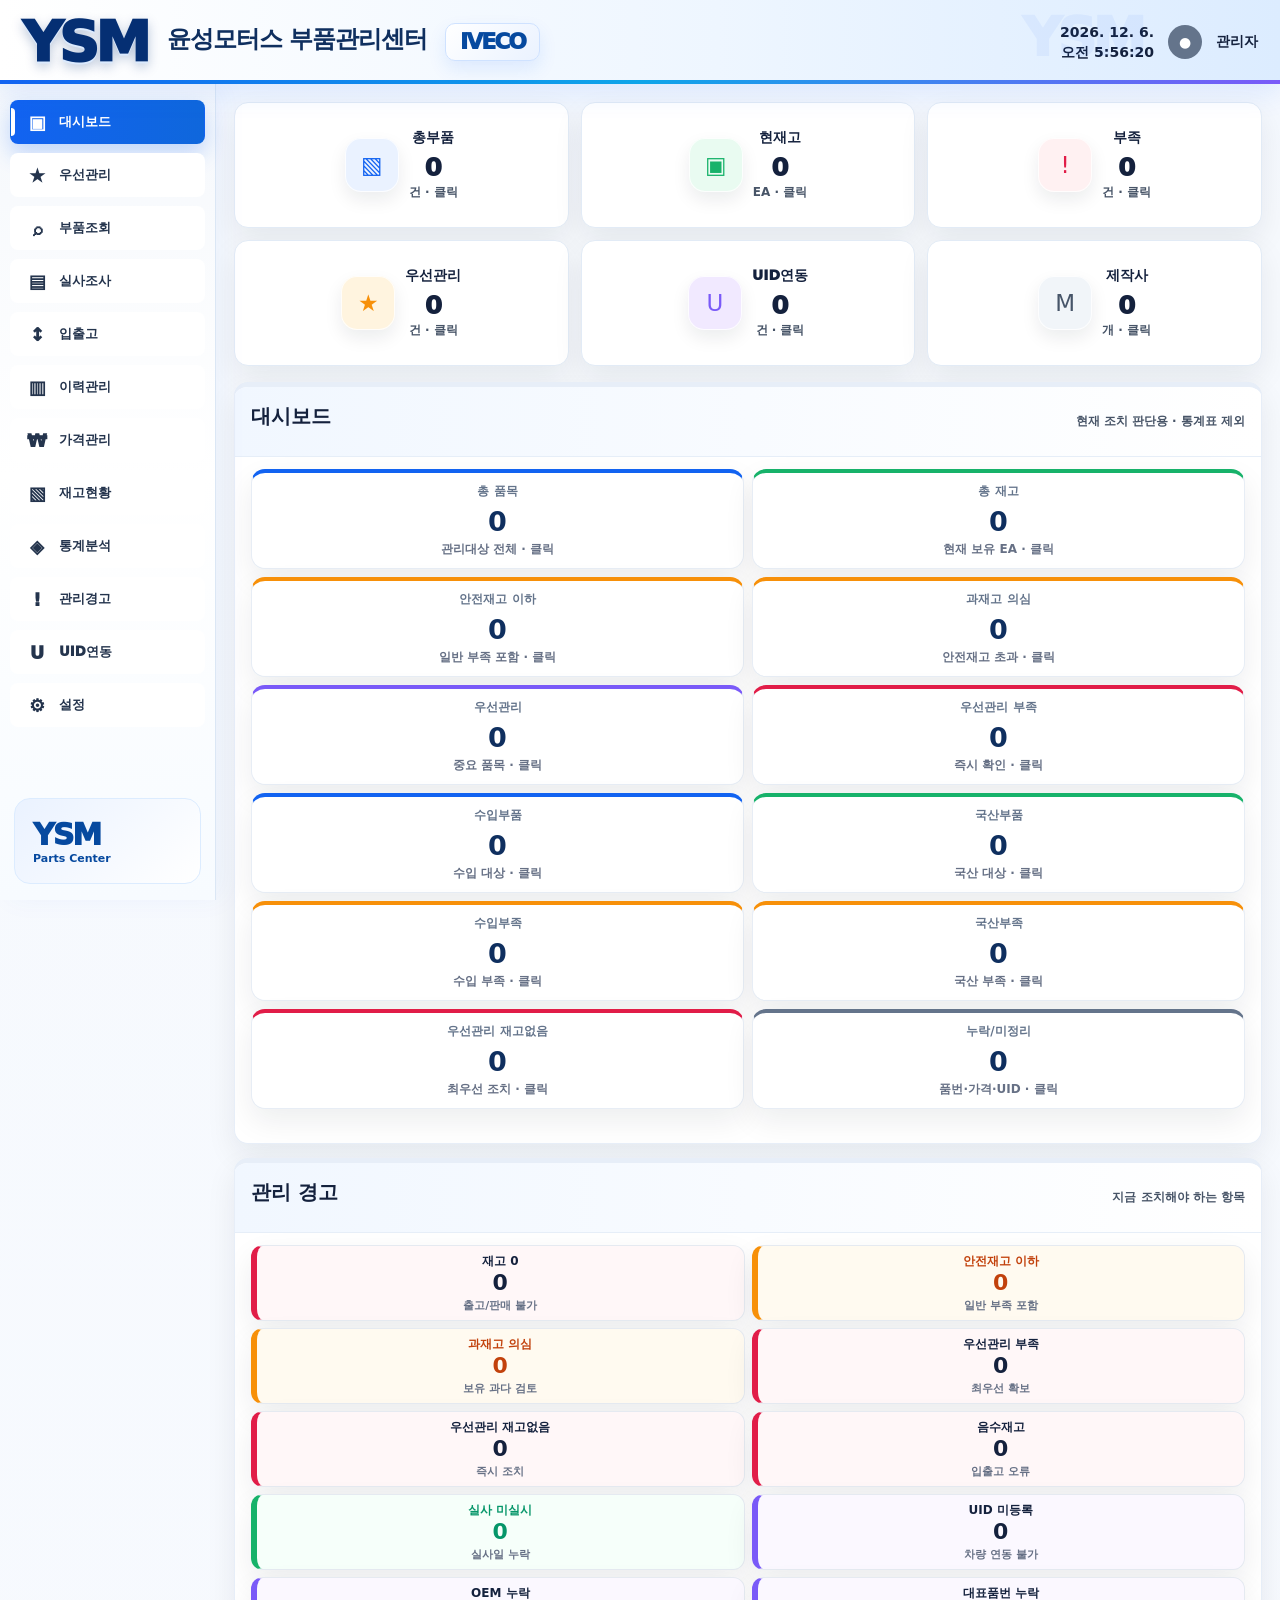
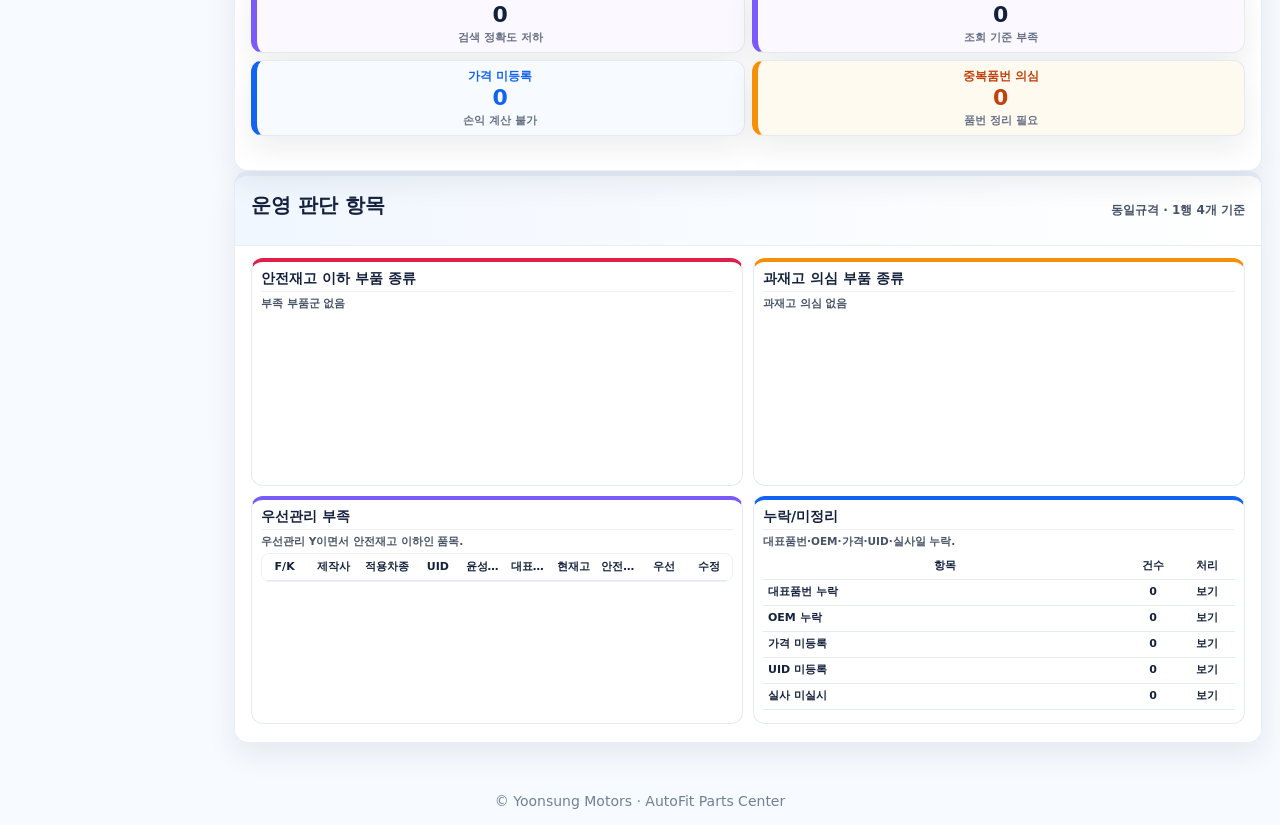
==== modules/PARTS/templates/index.html @ 935da05b "Add module routes and templates" ====
<!doctype html>
<html lang="ko">
<head>
<meta charset="utf-8">
<meta name="viewport" content="width=device-width,initial-scale=1">
<title>YSM 윤성모터스 부품관리센터 R5</title>
<style>
:root{
  --blue:#1263f1;--ink:#14213d;--muted:#667085;--line:#e4eaf2;--bg:#f6f9fd;--card:#fff;
  --red:#e11d48;--green:#17b26a;--orange:#f79009;--purple:#7a5af8;--cyan:#0891b2;
  --navy:#172554;--gray:#64748b;--shadow:0 12px 30px rgba(16,24,40,.075);
  --side:216px;--top:84px
}
*{box-sizing:border-box}
body{margin:0;background:var(--bg);font-family:Inter,system-ui,-apple-system,"Segoe UI","Noto Sans KR",Arial,sans-serif;color:var(--ink);font-size:14px}
button,select,input,textarea{font-family:inherit}
.topbar{height:var(--top);display:flex;align-items:center;padding:14px 22px;background:#fff;border-bottom:1px solid var(--line);position:sticky;top:0;z-index:20}
.brand{display:flex;gap:20px;align-items:center}
.logo{font-size:56px;font-weight:1000;letter-spacing:-4px;color:#052f73;text-shadow:0 2px 0 #dbeafe,0 5px 12px rgba(5,47,115,.28);line-height:.85}
.brand small{display:block;font-weight:1000;margin-bottom:6px;font-size:24px;letter-spacing:-1px;color:#0f2f5f}.brand span{font-size:14px;font-weight:900;color:#344767}
.userbox{margin-left:auto;display:flex;align-items:center;gap:14px}.clock{text-align:right;font-weight:800;line-height:1.45}.avatar{width:34px;height:34px;border-radius:50%;background:#64748b;color:#fff;display:grid;place-items:center;font-weight:900}
.main{display:flex}.sidebar{width:var(--side);height:calc(100vh - var(--top));position:sticky;top:var(--top);background:#fff;border-right:1px solid var(--line);padding:16px 10px;display:flex;flex-direction:column;justify-content:space-between;flex-shrink:0}
.sidebtn{width:100%;height:44px;padding:0 14px;border:0;background:#fff;border-radius:8px;margin-bottom:9px;text-align:left;display:flex;align-items:center;gap:10px;cursor:pointer;font-weight:1000;color:#24344d}
.sidebtn.active{background:var(--blue);color:#fff;box-shadow:0 10px 22px rgba(18,99,241,.24)}.icon{font-size:18px;width:24px;text-align:center}.sidelogo{padding:18px;color:#06499f}.sidelogo b{font-size:30px;font-weight:1000;letter-spacing:-2px}.sidelogo p{margin:0;font-size:11px;font-weight:800}
.content{flex:1;min-width:0;padding:18px}.view{display:none}.view.active{display:block}
.panel{background:#fff;border:1px solid #eef2f7;border-radius:14px;box-shadow:var(--shadow);padding:14px 16px 18px;margin-bottom:16px}
.panel h2{margin:4px 0 14px;font-size:20px}.panel h3{margin:4px 0 12px}
.panel.dashboard{border-top:5px solid var(--blue)}.panel.partsP{border-top:5px solid var(--cyan)}.panel.auditP{border-top:5px solid var(--orange)}.panel.inoutP{border-top:5px solid var(--green)}.panel.histP{border-top:5px solid var(--purple)}.panel.stockP{border-top:5px solid var(--red)}.panel.setP{border-top:5px solid var(--gray)}
.stats{display:grid;grid-template-columns:repeat(6,minmax(130px,1fr));gap:12px;margin-bottom:16px}
.stat{height:126px;background:#fff;border:1px solid #eef2f7;border-radius:14px;box-shadow:var(--shadow);display:flex;align-items:center;gap:16px;padding:18px 20px;cursor:pointer;transition:.15s}
.stat:hover{transform:translateY(-2px);box-shadow:0 18px 38px rgba(16,24,40,.12)}
.ico{width:54px;height:54px;border-radius:16px;display:grid;place-items:center;font-size:23px}.i-blue{background:#eaf2ff;color:#1263f1}.i-green{background:#e9fbf1;color:#17b26a}.i-orange{background:#fff4df;color:#f79009}.i-red{background:#fff1f2;color:#e11d48}.i-purple{background:#f1e9ff;color:#7a5af8}.i-gray{background:#f1f5f9;color:#475569}.i-cyan{background:#ecfeff;color:#0891b2}
.label{font-weight:1000}.num{font-size:25px;font-weight:1000;margin:6px 0 2px}.unit{font-size:12px;font-weight:800;color:#475467}
.toolbar{display:grid;grid-template-columns:90px 110px 120px minmax(260px,1fr) 86px 86px 116px;gap:10px;align-items:center;margin-bottom:14px}
.auditbar{display:grid;grid-template-columns:90px 110px minmax(260px,1fr) 86px 86px 94px 94px 112px;gap:10px;align-items:center;margin-bottom:14px}
.search{height:40px;border:1px solid #d9e2ee;border-radius:8px;display:flex;align-items:center;padding:0 12px;background:#fff}.search input{border:0;outline:0;flex:1;min-width:0}
.select,.btn,.inp{height:40px;border:1px solid #d9e2ee;border-radius:8px;background:#fff;padding:0 12px;color:#1d2939;min-width:0}.btn{font-weight:1000;cursor:pointer}.btn.primary{background:var(--blue);border-color:var(--blue);color:#fff}.btn.green{background:#ecfdf3;border-color:#bbf7d0;color:#166534}.btn.orange{background:#fff7ed;border-color:#fed7aa;color:#c2410c}.btn.purple{background:#f4f0ff;border-color:#ddd6fe;color:#6d28d9}.btn.danger{background:#fff1f1;border-color:#fecaca;color:#e11d48}
.tablewrap{overflow:auto;border:1px solid #edf1f7;border-radius:10px}
table{width:100%;border-collapse:collapse}.parts{min-width:1950px}.audit{min-width:1580px}.mini{min-width:920px}
.parts thead th,.audit thead th{height:48px;text-align:left;padding:0 8px;border-top:3px solid #e11d48;border-bottom:3px solid #e11d48;font-weight:1000;background:#fff;white-space:nowrap}
.parts thead th:first-child,.audit thead th:first-child{border-left:3px solid #e11d48;padding-left:14px}.parts thead th:last-child,.audit thead th:last-child{border-right:3px solid #e11d48}
.parts tbody td,.audit tbody td,.mini td,.mini th{height:45px;border-bottom:1px solid #e5eaf1;padding:6px 8px;font-weight:700;white-space:nowrap}.parts tbody tr:hover,.audit tbody tr:hover{background:#f8fbff}.parts tbody td:first-child,.audit tbody td:first-child{padding-left:14px;font-weight:1000}
.badge{display:inline-block;border:1px solid #aed0ff;background:#e7f1ff;color:#0062ff;border-radius:6px;padding:3px 7px;font-size:12px;font-weight:1000}
.bgray{background:#f1f5f9;border-color:#cbd5e1;color:#475569}.borange{background:#fff7ed;border-color:#fed7aa;color:#c2410c}.bpurple{background:#f4f0ff;border-color:#ddd6fe;color:#6d28d9}.bgreen{background:#ecfdf3;border-color:#bbf7d0;color:#166534}.bred{background:#fff1f2;border-color:#fecdd3;color:#be123c}.bcyan{background:#ecfeff;border-color:#a5f3fc;color:#0e7490}.bnavy{background:#eef2ff;border-color:#c7d2fe;color:#3730a3}
.green{color:#059669!important}.red{color:#e11d48!important}.orange{color:#c2410c!important}.blue{color:#1263f1!important}
.bgpri{background:#fff7ed}.zero{background:#fff1f2}.selectedRow{background:#e0f2fe!important}.savedRow{background:#ecfdf3!important}.auditMiss{background:#fff!important}.auditOk{background:#ecfdf3!important}.auditShort{background:#fff1f2!important}.auditMore{background:#fff7ed!important}
.row{display:flex;gap:8px;align-items:center;margin:8px 0}.row label{width:120px;font-weight:1000;color:#344054;flex-shrink:0}.row input,.row select,.row textarea{flex:1;height:40px;border:1px solid #d9e2ee;border-radius:8px;padding:0 10px;background:#fff}.row textarea{height:82px;padding:10px}
.cards2{display:grid;grid-template-columns:repeat(2,1fr);gap:14px}.cards3{display:grid;grid-template-columns:repeat(3,1fr);gap:14px}.box{border:1px solid #e5eaf1;border-radius:14px;padding:14px;background:#fbfdff}.box.blueTop{border-top:4px solid var(--blue)}.box.orangeTop{border-top:4px solid var(--orange)}.box.greenTop{border-top:4px solid var(--green)}.box.purpleTop{border-top:4px solid var(--purple)}.box.redTop{border-top:4px solid var(--red)}
.log{background:#0f172a;color:#dbeafe;border-radius:10px;padding:12px;height:170px;overflow:auto;font-family:Consolas,monospace;font-size:12px;white-space:pre-wrap}
.sessionHead{display:grid;grid-template-columns:1.2fr .8fr .7fr .7fr .8fr .8fr;gap:10px;margin-bottom:12px}.sessionHead .box{min-height:86px}.historyActions{display:flex;gap:8px;flex-wrap:wrap;margin:10px 0}.clickable{cursor:pointer}.pendingRow{background:#fff7ed!important}.doneRow{background:#ecfdf3!important}.cancelRow{background:#f1f5f9!important}
.chartbar{height:22px;border-radius:6px;background:#e2e8f0;overflow:hidden;min-width:160px}.chartbar span{display:block;height:100%;background:linear-gradient(90deg,#1263f1,#0ea5e9)}
.pager{display:flex;align-items:center;justify-content:space-between;padding:12px 4px 0}.pages{display:flex;gap:7px}.pg{min-width:34px;height:34px;border:1px solid #dce4ef;border-radius:7px;background:#fff;display:grid;place-items:center;font-weight:900;cursor:pointer}.pg.active{background:var(--blue);color:#fff}.footer{text-align:center;color:#718096;padding:16px}
.modal{position:fixed;inset:0;background:rgba(15,23,42,.35);display:none;align-items:center;justify-content:center;z-index:100}.modal.show{display:flex}.modalbox{width:min(1020px,94vw);max-height:88vh;overflow:auto;background:#fff;border-radius:18px;box-shadow:0 30px 80px rgba(15,23,42,.25)}.modalhead{height:64px;display:flex;align-items:center;justify-content:space-between;padding:0 22px;border-bottom:1px solid var(--line)}.close{border:0;background:#f1f5f9;border-radius:8px;width:34px;height:34px;font-size:20px;cursor:pointer}.modalbody{padding:18px}.toast{position:fixed;right:20px;bottom:20px;background:#0f172a;color:#fff;padding:12px 15px;border-radius:10px;display:none;z-index:200;font-weight:900}.toast.show{display:block}
.historyTop{display:flex;align-items:center;justify-content:space-between;gap:10px;margin-bottom:12px}.historyFilter{display:flex;gap:8px;flex-wrap:wrap}.compactNote{background:#f8fafc;border:1px solid #e2e8f0;border-radius:12px;padding:10px 12px;color:#475569;font-weight:900}.statusPending{background:#fff7ed!important}.statusDone{background:#f8fafc!important;color:#64748b}.statusCancel{background:#fff1f2!important}.saveState{font-weight:1000;color:#166534}.saveState.bad{color:#be123c}.reviewBox{border:1px solid #dbe4f0;border-radius:14px;background:#fff;padding:12px;margin:10px 0}.reviewWarn{background:#fff7ed;border-color:#fed7aa}.detailLine{display:grid;grid-template-columns:1.2fr .9fr .9fr .6fr .6fr .6fr;gap:8px;align-items:center;border-bottom:1px solid #edf2f7;padding:8px 0;font-weight:800}
.sysGrid{display:grid;grid-template-columns:repeat(2,minmax(320px,1fr));gap:14px}.sysCard{border:1px solid #e5eaf1;border-radius:14px;background:#fbfdff;padding:14px}.sysCard h3{margin:0 0 10px;font-size:16px}.sysList{margin:0;padding-left:18px;color:#24344d;font-weight:800;line-height:1.75}.sysCode{background:#0f172a;color:#dbeafe;border-radius:10px;padding:12px;font-family:Consolas,monospace;font-size:12px;white-space:pre-wrap;overflow:auto}.sysWarn{background:#fff7ed;border-color:#fed7aa}.sysOk{background:#ecfdf3;border-color:#bbf7d0}@media(max-width:900px){.sysGrid{grid-template-columns:1fr}}


.dashTopLayout{display:grid;grid-template-columns:minmax(560px,1.35fr) minmax(340px,.65fr);gap:14px;align-items:stretch}.dashMainPanel,.dashWarnPanel{height:100%;min-height:286px}.dashWarnPanel{overflow:hidden}.kpiGrid{display:grid;grid-template-columns:repeat(4,minmax(120px,1fr));gap:10px;margin-bottom:0}.kpiCard{border:1px solid #e7edf5;border-radius:14px;background:#fff;padding:12px 14px;box-shadow:var(--shadow);cursor:pointer;min-height:88px}.kpiCard b{display:block;font-size:12px;color:#64748b;margin-bottom:6px}.kpiCard strong{font-size:24px;color:#0f2f5f}.kpiCard span{display:block;font-size:12px;color:#667085;margin-top:4px;font-weight:800}.kpiCard.danger{border-top:4px solid var(--red)}.kpiCard.orange{border-top:4px solid var(--orange)}.kpiCard.green{border-top:4px solid var(--green)}.kpiCard.purple{border-top:4px solid var(--purple)}.kpiCard.blue{border-top:4px solid var(--blue)}.kpiCard.gray{border-top:4px solid var(--gray)}
.dashGrid{display:grid;grid-template-columns:repeat(4,minmax(220px,1fr));gap:14px}.dashGrid .box{height:270px;overflow:auto}.warnGrid{display:grid;grid-template-columns:repeat(2,minmax(130px,1fr));gap:8px;max-height:210px;overflow:auto;padding-right:3px}.warnCard{border:1px solid #e5eaf1;border-left:6px solid #64748b;border-radius:12px;background:#fff;padding:10px;box-shadow:var(--shadow);cursor:pointer;min-height:74px}.warnCard.danger{border-left-color:var(--red);background:#fff7f8}.warnCard.orange{border-left-color:var(--orange);background:#fffaf0}.warnCard.blue{border-left-color:var(--blue);background:#f7fbff}.warnCard.purple{border-left-color:var(--purple);background:#fbf8ff}.warnCard.green{border-left-color:var(--green);background:#f6fffa}.warnCard b{display:block;font-size:12px}.warnCard strong{font-size:22px}.warnCard p{margin:3px 0 0;color:#667085;font-size:11px;font-weight:800}.analyticsLayout{display:grid;grid-template-columns:210px 1fr;gap:14px}.anaMenu button{width:100%;margin-bottom:8px}.anaHead{display:flex;justify-content:space-between;gap:10px;align-items:center}.mini tr.clickable{cursor:pointer}.mini tr.clickable:hover{background:#f8fbff}

/* R8 UI PATCH: 대시보드 카드 중앙정렬 + 관리경고 스크롤 제거 */
.stat{justify-content:center;text-align:center;padding:14px 12px;gap:10px}
.stat>div:last-child{min-width:0;text-align:center}
.dashTopLayout{grid-template-columns:minmax(500px,1.05fr) minmax(440px,.95fr)}
.dashMainPanel,.dashWarnPanel{min-height:300px}
.kpiGrid{grid-template-columns:repeat(4,minmax(105px,1fr));gap:8px}
.kpiCard{min-height:78px;padding:10px 8px;text-align:center;display:flex;flex-direction:column;align-items:center;justify-content:center}
.kpiCard b,.kpiCard strong,.kpiCard span{text-align:center}
.warnGrid{grid-template-columns:repeat(3,minmax(110px,1fr));gap:7px;max-height:none;overflow:visible;padding-right:0}
.warnCard{min-height:61px;padding:7px 8px;text-align:center;display:flex;flex-direction:column;align-items:center;justify-content:center}
.warnCard b,.warnCard strong,.warnCard p{text-align:center}

/* R8 PRIORITY PATCH: 우선관리 / 적용차종 축약 / 경고 깜박임 */
@keyframes ysmBlinkWarn{0%,100%{box-shadow:0 0 0 rgba(225,29,72,0);filter:none}50%{box-shadow:0 0 0 3px rgba(225,29,72,.18),0 0 16px rgba(225,29,72,.36);filter:saturate(1.15)}}
.blinkWarn{animation:ysmBlinkWarn 1.1s infinite;border-color:#e11d48!important;background:#fff1f2!important}
.ellipsisCell{display:inline-block;max-width:180px;overflow:hidden;text-overflow:ellipsis;white-space:nowrap;vertical-align:middle}
.parts{min-width:1550px}.audit{min-width:1400px}.mini{min-width:980px}.priorityTable{min-width:1180px}.priorityToolbar{grid-template-columns:150px 120px minmax(260px,1fr) 90px}.priorityState{font-weight:1000}.priorityZero{color:#be123c}.priorityLow{color:#c2410c}.priorityOk{color:#166534}

/* R8 PRIORITY FULL LIST PATCH 2: 전체리스트 + 화면 이탈 방지 */
.priorityTable{min-width:0!important;width:100%!important;table-layout:fixed}
.priorityTable th,.priorityTable td{white-space:nowrap;overflow:hidden;text-overflow:ellipsis}
.priorityTable th:nth-child(1),.priorityTable td:nth-child(1){width:74px}
.priorityTable th:nth-child(2),.priorityTable td:nth-child(2){width:72px;text-align:center}
.priorityTable th:nth-child(3),.priorityTable td:nth-child(3){width:88px}
.priorityTable th:nth-child(4),.priorityTable td:nth-child(4){width:auto}
.priorityTable th:nth-child(5),.priorityTable td:nth-child(5){width:120px}
.priorityTable th:nth-child(6),.priorityTable td:nth-child(6){width:120px}
.priorityTable th:nth-child(7),.priorityTable td:nth-child(7){width:122px}
.priorityTable th:nth-child(8),.priorityTable td:nth-child(8){width:68px;text-align:center}
.priorityTable th:nth-child(9),.priorityTable td:nth-child(9){width:68px;text-align:center}
.priorityTable th:nth-child(10),.priorityTable td:nth-child(10){width:164px}
.priorityTable .ellipsisCell{max-width:100%!important}
.priorityTable .btn{height:32px;padding:0 8px}
.priorityWrap{overflow-x:hidden}
.priorityToolbar{grid-template-columns:130px 105px minmax(180px,1fr) 80px!important}
@media(max-width:1300px){
  .priorityTable{min-width:980px!important}
  .priorityWrap{overflow-x:auto}
}

/* R8 FINAL UI PATCH: 헤더/좌측 포인트 + 운영판단 항목 압축 */
body{background:linear-gradient(180deg,#f2f7ff 0%,#f6f9fd 220px,#f7faff 100%)}
.topbar{
  background:linear-gradient(90deg,#ffffff 0%,#eef6ff 56%,#dcecff 100%)!important;
  border-bottom:0!important;
  box-shadow:0 10px 28px rgba(18,99,241,.10);
  position:sticky;
}
.topbar:after{
  content:"";position:absolute;left:0;right:0;bottom:0;height:4px;
  background:linear-gradient(90deg,#1263f1,#0ea5e9,#7a5af8);
}
.topbar:before{
  content:"YSM";position:absolute;right:138px;top:6px;
  font-size:54px;font-weight:1000;letter-spacing:-4px;
  color:rgba(18,99,241,.055);pointer-events:none;
}
.sidebar{
  background:linear-gradient(180deg,#f5f8fc 0%,#ffffff 48%,#f7fbff 100%)!important;
  border-right:1px solid #dbe7f5!important;
  box-shadow:8px 0 26px rgba(18,99,241,.045);
}
.sidebtn{position:relative;border:1px solid transparent}
.sidebtn:hover{background:#eef6ff!important;color:#0f3f8a!important;border-color:#d8e9ff}
.sidebtn:hover:before{content:"";position:absolute;left:0;top:8px;bottom:8px;width:4px;border-radius:0 4px 4px 0;background:#1263f1}
.sidebtn.active{background:linear-gradient(90deg,#1263f1,#0f67dc)!important;box-shadow:0 10px 22px rgba(18,99,241,.24)!important}
.sidebtn.active:before{content:"";position:absolute;left:0;top:7px;bottom:7px;width:4px;border-radius:0 4px 4px 0;background:#ffffff}
.sidelogo{border-radius:16px;background:linear-gradient(135deg,#eaf2ff,#ffffff);border:1px solid #dcecff;margin:8px 4px 0}
.panel{overflow:hidden;border-color:#e7eef8!important}
.panel>.anaHead:first-child,.panel>h2:first-child,.panel>h3:first-child{
  background:linear-gradient(90deg,#f1f7ff 0%,#ffffff 100%);
  margin:-14px -16px 12px!important;
  padding:12px 16px!important;
  border-bottom:1px solid #e6eef8;
}
.kpiCard strong{font-size:27px!important}
.ico{box-shadow:inset 0 0 0 1px rgba(255,255,255,.85),0 8px 18px rgba(16,24,40,.08)}
.stat{border-color:#e2ebf6!important}
.stat:hover{border-color:#cfe2ff!important}

/* 운영판단 항목: 카드 고정 + 내부 압축 + 스크롤 최소화 */
#dashSummary.dashGrid{grid-template-columns:repeat(4,minmax(190px,1fr))!important;gap:10px!important}
#dashSummary .box{height:238px!important;overflow:hidden!important;padding:8px 9px!important;border-radius:12px!important;background:#ffffff!important}
#dashSummary .box h3{margin:0 0 5px!important;padding:0 0 5px!important;font-size:14px!important;line-height:1.15!important;border-bottom:1px solid #eef2f7}
#dashSummary .unit{display:block;margin:0 0 5px!important;font-size:10.5px!important;line-height:1.25!important}
#dashSummary .tablewrap{border-radius:8px!important;overflow:hidden!important}
#dashSummary table.mini{min-width:0!important;width:100%!important;table-layout:fixed!important}
#dashSummary .mini th,#dashSummary .mini td{height:26px!important;padding:3px 5px!important;font-size:11px!important;line-height:1.15!important;white-space:nowrap!important;overflow:hidden!important;text-overflow:ellipsis!important}
#dashSummary .mini th:nth-child(1),#dashSummary .mini td:nth-child(1){width:auto}
#dashSummary .mini th:nth-child(2),#dashSummary .mini td:nth-child(2){width:52px;text-align:center}
#dashSummary .mini th:nth-child(3),#dashSummary .mini td:nth-child(3){width:56px;text-align:center}
#dashSummary .chartbar{height:10px!important;min-width:0!important}
#dashSummary .btn{height:28px!important;padding:0 7px!important;font-size:11px!important}
#dashSummary .ellipsisCell{max-width:100px!important}
#dashSummary .moreLine{margin-top:5px;padding-top:5px;border-top:1px dashed #e4eaf2;color:#667085;font-size:11px;font-weight:900;text-align:center}
@media(max-width:1300px){
  #dashSummary.dashGrid{grid-template-columns:repeat(2,minmax(220px,1fr))!important}
  #dashSummary .box{height:228px!important}
}
@media(max-width:1300px){.dashTopLayout{grid-template-columns:1fr}.dashGrid{grid-template-columns:repeat(2,1fr)}.warnGrid,.kpiGrid{grid-template-columns:repeat(2,1fr)}.analyticsLayout{grid-template-columns:1fr}}
@media(max-width:1300px){.stats{grid-template-columns:repeat(3,1fr)}.toolbar{grid-template-columns:90px 110px 120px 1fr}.auditbar{grid-template-columns:90px 110px 1fr}.brand span{display:none}}@media(max-width:850px){.topbar{height:auto}.sidebar{display:none}.content{padding:10px}.stats,.cards2,.cards3,.toolbar,.auditbar{grid-template-columns:1fr}.stat{height:auto}.parts,.audit{min-width:1150px}}

/* R8 MODULE HEADER LINK PATCH: 제조사 전용 모듈 바로가기 */
.moduleLinks{display:flex;align-items:center;gap:8px;margin-left:18px;z-index:2}
.moduleLogoBtn{height:38px;min-width:92px;border:1px solid #cfe2ff;border-radius:10px;background:linear-gradient(135deg,#ffffff,#eaf2ff);box-shadow:0 8px 18px rgba(18,99,241,.10);display:flex;align-items:center;justify-content:center;padding:0 14px;text-decoration:none;cursor:pointer;transition:.15s}
.moduleLogoBtn:hover{transform:translateY(-1px);border-color:#9fc5ff;box-shadow:0 12px 24px rgba(18,99,241,.18);background:linear-gradient(135deg,#f7fbff,#dcecff)}
.moduleLogoBtn .ivecoMark{font-size:22px;font-weight:1000;letter-spacing:-2px;line-height:1;color:#06499f}
@media(max-width:850px){.moduleLinks{margin-left:6px}.moduleLogoBtn{height:34px;min-width:78px;padding:0 10px}.moduleLogoBtn .ivecoMark{font-size:19px}}

</style>
</head>
<body>
<header class="topbar"><div class="brand"><div class="logo">YSM</div><div><small>윤성모터스 부품관리센터</small><span>Parts Management Center · Platform Module R3</span></div></div><div class="moduleLinks"><a class="moduleLogoBtn" href="/parts/iveco" target="_blank" title="IVECO Parts Module"><span class="ivecoMark">IVECO</span></a></div><div class="userbox"><div class="clock"><div id="today"></div><div id="time"></div></div><div class="avatar">●</div><b>관리자</b></div></header>
<div class="main"><aside class="sidebar"><div id="sidenav"></div><div class="sidelogo"><b>YSM</b><p>Parts Center</p></div></aside><main class="content">
<section id="dashboard" class="view active"><div class="stats" id="stats"></div><div class="dashTopLayout"><div class="panel dashboard dashMainPanel"><div class="anaHead"><h2>대시보드</h2><b class="unit">현재 조치 판단용 · 통계표 제외</b></div><div class="kpiGrid" id="dashKpi"></div></div><div class="panel stockP dashWarnPanel"><div class="anaHead"><h2>관리 경고</h2><b class="unit">지금 조치해야 하는 항목</b></div><div id="warnSummary"></div></div></div><div class="panel dashboard"><div class="anaHead"><h2>운영 판단 항목</h2><b class="unit">동일규격 · 1행 4개 기준</b></div><div class="dashGrid" id="dashSummary"></div></div></section>
<section id="priority" class="view"><div class="panel stockP"><div class="anaHead"><h2>우선관리</h2><b class="unit">중요부품 · 부족/재고없음 우선 확인</b></div><div class="kpiGrid" id="priorityKpi"></div><div class="toolbar priorityToolbar"><select id="priStatus" class="select" onchange="renderPriority()"><option value="all">전체부품</option><option value="priority">우선관리</option><option value="normal">일반</option><option value="low">부족</option><option value="zero">재고없음</option><option value="ok">정상</option><option value="suggest">추천</option></select><select id="priVehicle" class="select" onchange="renderPriority()"><option value="">F/K 전체</option><option value="F">F 수입</option><option value="K">K 국산</option></select><div class="search"><input id="priQ" placeholder="제작사 / 적용차종 / UID / 관리번호 / 품번 검색" oninput="renderPriority()"></div><button class="btn" onclick="resetPriority()">초기화</button></div><div class="tablewrap priorityWrap"><table class="mini priorityTable" id="priorityTable"></table></div></div></section>
<section id="parts" class="view"><div class="panel partsP"><h2 id="partsTitle">부품조회</h2><div class="toolbar"><select id="fVehicle" class="select"><option value="">F/K 전체</option><option value="F">F 수입</option><option value="K">K 국산</option></select><select id="fGroup" class="select"><option value="">부품군 전체</option></select><select id="fMaker" class="select"><option value="">제작사 전체</option></select><div class="search"><input id="q" placeholder="윤성관리번호 / OEM / 대표품번 / 실입고품번 / 브랜드 / UID메모 검색"></div><button class="btn primary" onclick="searchParts()">검색</button><button class="btn" onclick="resetSearch()">초기화</button><button class="btn green" onclick="saveServerSnapshot('manual_parts_save')">서버저장</button></div><div class="tablewrap"><table class="parts"><thead><tr id="thead"></tr></thead><tbody id="tbody"></tbody></table></div><div class="pager"><div id="totalText"></div><div class="pages" id="pages"></div><select id="pageSize" class="select" style="width:96px"><option>20</option><option>50</option><option>100</option><option>300</option></select></div></div></section>
<section id="audit" class="view"><div class="panel auditP"><h2>실사조사</h2><div class="auditbar"><select id="aVehicle" class="select"><option value="">F/K 전체</option><option value="F">F 수입</option><option value="K">K 국산</option></select><select id="aGroup" class="select"><option value="">부품군 전체</option></select><div class="search"><input id="aq" placeholder="005 / 제작사 / 윤성관리번호 / 대표품번 / 실입고품번 검색"></div><button class="btn primary" onclick="searchAudit()">검색</button><button class="btn" onclick="resetAudit()">초기화</button><button class="btn orange" onclick="selectAuditAll(true)">전체선택</button><button class="btn" onclick="selectAuditAll(false)">선택해제</button><button class="btn green" onclick="saveAuditSelected()">선택저장</button></div><div class="tablewrap"><table class="audit"><thead><tr id="auditHead"></tr></thead><tbody id="auditBody"></tbody></table></div><p class="unit">검색 → 실사수량 입력 → 확인한 항목만 체크 → 선택저장. 현재고는 변경하지 않고 이력관리의 실사대기 묶음으로 보낸다.</p></div></section>
<section id="uid" class="view"><div class="panel uidP"><h2>UID 연동</h2><div class="kpiGrid"><div class="kpiCard purple"><b>UID 등록</b><strong id="uidRegCnt">-</strong><span>UID목록/메모 기준</span></div><div class="kpiCard gray"><b>UID 미등록</b><strong id="uidMissCnt">-</strong><span>연결 필요</span></div><div class="kpiCard blue"><b>UID 연동률</b><strong id="uidRateCnt">-</strong><span>오토피트 UID 선택연동</span></div><div class="kpiCard green"><b>역할</b><strong>연결</strong><span>생성은 오토피트</span></div></div><div class="compactNote">UID는 부품관리센터에서 생성하지 않는다. 오토피트 차량DB에서 생성된 UID를 읽고, 이곳에서는 부품과 연결/미등록 확인만 한다.</div><br><div class="toolbar"><div class="search"><input id="uidQ" placeholder="UID / 제작사 / 적용차종 / 품번 검색" oninput="renderUidPage()"></div><button class="btn" onclick="qs('uidQ').value='';renderUidPage()">초기화</button></div><div class="tablewrap"><table class="mini" id="uidTable"></table></div></div></section>
<section id="inout" class="view"><div class="cards2"><div class="box greenTop"><h3>입고 등록</h3><div class="row"><label>검색품번</label><input id="inSearch" list="partsList"></div><div class="row"><label>수량</label><input id="inQty" type="number" value="1"></div><div class="row"><label>매입가</label><input id="inPrice" type="number"></div><div class="row"><label>거래처</label><input id="inVendor"></div><button class="btn primary" onclick="stockMove('IN')">입고 저장</button></div><div class="box orangeTop"><h3>출고 등록</h3><div class="row"><label>검색품번</label><input id="outSearch" list="partsList"></div><div class="row"><label>수량</label><input id="outQty" type="number" value="1"></div><div class="row"><label>출고가</label><input id="outPrice" type="number"></div><div class="row"><label>차량번호</label><input id="outCar"></div><button class="btn primary" onclick="stockMove('OUT')">출고 저장</button></div></div><datalist id="partsList"></datalist><div class="panel inoutP"><h3>최근 입출고</h3><div class="tablewrap"><table class="mini" id="historyMini"></table></div></div></section>
<section id="history" class="view"><div class="panel histP"><div class="anaHead"><h2>이력관리</h2><b class="unit">실사대기 묶음 검토 후 재고반영</b></div><div id="auditSessionBox"></div><div class="tablewrap"><table class="mini" id="historyTable"></table></div></div></section>
<section id="price" class="view"><div class="panel"><h2>가격관리</h2><div id="priceBox"></div></div></section>
<section id="stock" class="view"><div class="panel stockP"><h2>재고현황</h2><div id="stockBox"></div></div></section>
<section id="analytics" class="view"><div class="panel dashboard"><div class="anaHead"><h2>통계분석</h2><b class="unit">임의값 없음 · 현재 DB 기준</b></div><div class="analyticsLayout"><div class="anaMenu" id="analyticsMenu"></div><div id="analyticsBox"></div></div></div></section>
<section id="warnings" class="view"><div class="panel stockP"><h2>관리경고 상세</h2><div id="warningDetail"></div></div></section>
<section id="settings" class="view">
  <div class="cards2">
    <div class="box blueTop"><h3>데이터 연결</h3><div class="row"><label>JSON 업로드</label><input type="file" id="jsonFile" accept=".json"></div><div class="row"><label>Excel 업로드</label><input type="file" id="excelFile" accept=".xlsx,.xls"></div><div class="row"><button class="btn primary" onclick="saveServerSnapshot('manual_settings_save')">서버폴더 저장</button><button class="btn" onclick="downloadCsv()">CSV 내보내기</button></div><div class="log" id="dataLog">대기</div></div>
    <div class="box purpleTop"><h3>코드/옵션 설정</h3><div id="settingsEditor"></div><div class="row"><button class="btn green" onclick="saveSettings()">설정 저장</button><button class="btn purple" onclick="addCodeRow()">코드 추가</button></div></div>
  </div>
  <div class="panel setP"><div class="anaHead"><h2>운영 구조 / 파일 전체정보</h2><b class="unit">이 웹페이지만 보더라도 서버·배치·JSON·백업 흐름을 확인할 수 있도록 고정 기록</b></div><div id="systemGuide"></div></div>
</section>
</main></div><footer class="footer">© Yoonsung Motors · AutoFit Parts Center</footer><div class="modal" id="modal"><div class="modalbox"><div class="modalhead"><h2 id="modalTitle">상세</h2><button class="close" onclick="closeModal()">×</button></div><div class="modalbody" id="modalBody"></div></div></div><div class="toast" id="toast"></div>
<script>
const HEADERS=["차량구분","부품군","제작사","윤성관리번호","OEM번호","대표품번","실입고품번","브랜드","적용차종","현재고","안전재고","우선관리","보관위치","최근매입가","최근출고가","거래처","상태","바코드","비고","최종입고일","최종출고일","최종실사일","사용횟수","UID연동여부","UID적용수","UID목록","UID메모"];
const MENUS=[["dashboard","대시보드","▣"],["priority","우선관리","★"],["parts","부품조회","⌕"],["audit","실사조사","▤"],["inout","입출고","↕"],["history","이력관리","▥"],["price","가격관리","₩"],["stock","재고현황","▧"],["analytics","통계분석","◈"],["warnings","관리경고","!"],["uid","UID연동","U"],["settings","설정","⚙"]];
let settings={vehicle_codes:{F:"IMPORT",K:"DOMESTIC"},ys_prefix:{YF:"수입차",YK:"국산차"},part_groups:{AF:"Air Filter",OF:"Oil Filter",CF:"Cabin Filter",MF:"Mission Filter",FF:"Fuel Filter",FP:"Front Brake Pad",RP:"Rear Brake Pad"},maker_codes:{AU:"AUDI",BM:"BMW",MB:"BENZ",ET:"ETC"},number_rule:"YF/YK + 부품군 + 제작사 + 3자리 일련번호",uid_files:{map:"uid_parts_map.json",settings:"uid_match_settings.json"}};
let parts=[],filtered=[],auditList=[],histories=[],auditSessions=[],page=1, auditSelected=new Set(), auditDraft={}, historyFilter="전체";
const qs=id=>document.getElementById(id);function norm(v){return (v??"").toString().trim()}function num(v){let n=Number(String(v??"").replace(/[^\d.-]/g,""));return isNaN(n)?0:n}function today(){return new Date().toISOString().slice(0,10)}function toast(t){let el=qs("toast");el.textContent=t;el.classList.add("show");setTimeout(()=>el.classList.remove("show"),1700)}
function inferVehicle(ys){ys=norm(ys);if(ys.startsWith("YF"))return"F";if(ys.startsWith("YK"))return"K";return""}
function vehicleMatch(value,filter){
  let v=norm(value).toUpperCase();
  if(!filter)return true;
  if(filter==="F")return v==="F"||v==="수입"||v==="IMPORT"||v==="수입차";
  if(filter==="K")return v==="K"||v==="국산"||v==="DOMESTIC"||v==="국산차";
  return v===String(filter).toUpperCase();
}
function vehicleBadgeClass(value){
  let v=norm(value).toUpperCase();
  return (v==="F"||v==="수입"||v==="IMPORT"||v==="수입차")?"bpurple":"bgreen";
}
function isImportPart(p){return vehicleMatch(p?.["차량구분"],"F")}
function isDomesticPart(p){return vehicleMatch(p?.["차량구분"],"K")}
function isPriorityPart(p){return norm(p?.["우선관리"]).toUpperCase()==="Y"}
function isLowPart(p){return num(p?.["현재고"])<=num(p?.["안전재고"])}
function isZeroPart(p){return num(p?.["현재고"])<=0}
function priorityStatus(p){if(isZeroPart(p))return "재고없음"; if(isLowPart(p))return "부족"; return "정상"}
function priorityStatusClass(p){if(isZeroPart(p))return "priorityZero"; if(isLowPart(p))return "priorityLow"; return "priorityOk"}
function escHtml(v){return String(v??"").replace(/&/g,"&amp;").replace(/</g,"&lt;").replace(/>/g,"&gt;").replace(/"/g,"&quot;")}
function ellipsisText(v,max=180){let s=norm(v);return `<span class="ellipsisCell" style="max-width:${max}px" title="${escHtml(s)}">${escHtml(s)}</span>`}
function partName(p){return norm(p?.["비고"])||norm(p?.["상태"])||"-"}
function uidText(p){return norm(p?.["UID목록"])||norm(p?.["UID메모"])||(norm(p?.["UID연동여부"]).toUpperCase()==="Y"?"연동":"미등록")}
function dashboardBlinkClass(kind,count){return (count>0 && (kind==="priLow"||kind==="priZero"))?" blinkWarn":""}
function inferGroup(ys){let m=norm(ys).match(/^Y[FK]([A-Z]{2})/);return m?m[1]:""}function rowKey(p){return [p["윤성관리번호"],p["실입고품번"],p["브랜드"],p["대표품번"]].map(norm).join("|")}
function normalize(p){let o={};HEADERS.forEach(h=>o[h]=p[h]??"");o["차량구분"]=o["차량구분"]||inferVehicle(o["윤성관리번호"]);o["부품군"]=o["부품군"]||inferGroup(o["윤성관리번호"]);o["현재고"]=num(o["현재고"]);o["안전재고"]=num(o["안전재고"]);o["우선관리"]=o["우선관리"]||"N";o["상태"]=o["상태"]||"정상";o["사용횟수"]=num(o["사용횟수"]);o["UID연동여부"]=o["UID연동여부"]||"N";o["UID적용수"]=num(o["UID적용수"]);if(!o["바코드"])o["바코드"]=rowKey(o).replace(/\|/g,"-");return o}
function init(){qs("sidenav").innerHTML=MENUS.map((m,i)=>`<button class="sidebtn ${i==0?'active':''}" onclick="go('${m[0]}',this)"><span class="icon">${m[2]}</span>${m[1]}</button>`).join("");setInterval(()=>{let d=new Date();qs("today").textContent=d.toLocaleDateString("ko-KR");qs("time").textContent=d.toLocaleTimeString("ko-KR")},1000);["q","aq","inSearch","outSearch"].forEach(id=>qs(id)?.addEventListener("keydown",e=>{if(e.key==="Enter"){if(id==="q")searchParts();if(id==="aq")searchAudit();if(id==="inSearch")stockMove("IN");if(id==="outSearch")stockMove("OUT")}}));qs("pageSize").addEventListener("change",()=>{page=1;renderTable()});qs("jsonFile").addEventListener("change",readJson);qs("excelFile").addEventListener("change",()=>toast("엑셀 업로드는 EXE 서버 단계에서 연결"));loadSettings();loadData()}
function loadSettings(){let s=localStorage.getItem("ysm_settings"); if(s) settings=JSON.parse(s)}
async function loadData(){
  let loaded=await loadFromServer();
  if(!loaded){
    try{let r=await fetch("/parts/parts_inventory.json",{cache:"no-store"});if(!r.ok)throw 0;let j=await r.json();parts=(Array.isArray(j)?j:j.items||[]).map(normalize);qs("dataLog").textContent="parts_inventory.json 로드 성공: "+parts.length+"건"}
    catch(e){parts=JSON.parse(localStorage.getItem("ysm_parts")||"[]").map(normalize);qs("dataLog").textContent=parts.length?("브라우저 임시저장 로드: "+parts.length+"건"):"parts_inventory.json 없음. 설정에서 JSON 업로드 필요."}
    histories=JSON.parse(localStorage.getItem("ysm_histories")||"[]");auditSessions=JSON.parse(localStorage.getItem("ysm_audit_sessions")||"[]");
  }else{qs("dataLog").textContent="서버 폴더 데이터 로드: "+parts.length+"건"}
  filtered=[...parts];auditList=[...parts];fillFilters();renderAll()
}
function saveLocal(){localStorage.setItem("ysm_parts",JSON.stringify(parts));localStorage.setItem("ysm_histories",JSON.stringify(histories));localStorage.setItem("ysm_audit_sessions",JSON.stringify(auditSessions))}
function setSaveState(t,bad=false){let el=qs("saveState");if(el){el.textContent=t;el.className=bad?"saveState bad":"saveState"}}
async function saveServerSnapshot(reason){
  saveLocal();
  if(location.protocol==="file:"){setSaveState("로컬임시저장 · 서버자동저장 아님",true);return false}
  try{
    let r=await fetch("/parts/api/save",{method:"POST",headers:{"Content-Type":"application/json"},body:JSON.stringify({reason,parts,histories,auditSessions})});
    let j=await r.json();
    if(!j.ok)throw new Error(j.error||"save failed");
    setSaveState("서버폴더 자동저장 완료");
    return true;
  }catch(e){setSaveState("서버저장 실패 · 임시저장만 됨",true);console.error(e);return false}
}
async function loadFromServer(){
  if(location.protocol==="file:")return false;
  try{let r=await fetch("/parts/api/load",{cache:"no-store"});let j=await r.json();if(!j.ok)throw new Error(j.error||"load failed");
    parts=(j.parts||[]).map(normalize);histories=j.histories||[];auditSessions=j.auditSessions||[];setSaveState("서버데이터 로드");return true;
  }catch(e){console.warn(e);setSaveState("서버로드 실패",true);return false}
}
async function postServerApi(path,payload){
  if(location.protocol==="file:"){setSaveState("로컬파일 실행 중 · 서버 API 사용 불가",true);throw new Error("서버 주소(http://127.0.0.1:8790/parts)로 접속해야 합니다")}
  let r=await fetch(path,{method:"POST",headers:{"Content-Type":"application/json"},body:JSON.stringify(payload||{})});
  let j=await r.json();
  if(!j.ok)throw new Error(j.error||(`${path} failed`));
  setSaveState("서버 DB 저장 완료");
  return j;
}
async function reloadServerAndRender(msg){
  let ok=await loadFromServer();
  if(ok){filtered=[...parts];auditList=[...parts];fillFilters();}
  renderAll();
  if(qs("history")?.classList.contains("active"))renderHistory();
  if(msg)toast(msg);
  return ok;
}

function fillFilters(){let gs=[...new Set(parts.map(p=>p["부품군"]).filter(Boolean))].sort(), ms=[...new Set(parts.map(p=>p["제작사"]).filter(Boolean))].sort();qs("fGroup").innerHTML='<option value="">부품군 전체</option>'+gs.map(g=>`<option>${g}</option>`).join("");qs("aGroup").innerHTML='<option value="">부품군 전체</option>'+gs.map(g=>`<option>${g}</option>`).join("");qs("fMaker").innerHTML='<option value="">제작사 전체</option>'+ms.map(m=>`<option>${m}</option>`).join("");qs("partsList").innerHTML=parts.slice(0,2500).map(p=>`<option value="${p["윤성관리번호"]}">${p["대표품번"]} / ${p["실입고품번"]}</option>`).join("")}
function go(id,btn){document.querySelectorAll(".view").forEach(v=>v.classList.remove("active"));qs(id).classList.add("active");document.querySelectorAll(".sidebtn").forEach(b=>b.classList.remove("active"));if(btn)btn.classList.add("active");if(id==="priority")renderPriority();if(id==="uid")renderUidPage();if(id==="history")renderHistory();if(id==="stock")renderStock();if(id==="price")renderPrice();if(id==="analytics")renderAnalytics();if(id==="settings"){renderSettings();renderSystemGuide()}}
function renderAll(){renderStats();renderDashboard();renderTable();renderAudit();renderHistoryMini();if(qs("priority")?.classList.contains("active"))renderPriority();if(qs("uid")?.classList.contains("active"))renderUidPage();if(qs("history")?.classList.contains("active"))renderHistory();renderSettings()}
function dashboardFilter(kind){
  resetSearch();
  if(kind==="all") filtered=[...parts];
  if(kind==="stock") filtered=parts.filter(p=>num(p["현재고"])>0);
  if(kind==="low") filtered=warningRows("low");
  if(kind==="over") filtered=warningRows("over");
  if(kind==="priority") filtered=parts.filter(p=>isPriorityPart(p));
  if(kind==="priLow") filtered=warningRows("priLow");
  if(kind==="priZero") filtered=warningRows("priZero");
  if(kind==="import") filtered=parts.filter(isImportPart);
  if(kind==="domestic") filtered=parts.filter(isDomesticPart);
  if(kind==="importLow") filtered=warningRows("importLow");
  if(kind==="domesticLow") filtered=warningRows("domesticLow");
  if(kind==="minus") filtered=warningRows("minus");
  if(kind==="missing") filtered=warningRows("missing");
  if(kind==="uid") filtered=parts.filter(p=>p["UID연동여부"]==="Y");
  if(["zero","uidMiss","noOem","noPart","noPrice","auditMiss","noOut","dup"].includes(kind)){filtered=warningRows(kind)}
  if(kind==="price") {go("price",[...document.querySelectorAll(".sidebtn")].find(b=>b.textContent.includes("가격관리")));return}
  if(kind==="maker") {go("analytics",[...document.querySelectorAll(".sidebtn")].find(b=>b.textContent.includes("통계분석")));return}
  page=1; go("parts",[...document.querySelectorAll(".sidebtn")].find(b=>b.textContent.includes("부품조회"))); qs("partsTitle").textContent="부품조회 - 대시보드 필터"; renderTable()
}
function renderStats(){let total=parts.length, stock=parts.reduce((s,p)=>s+num(p["현재고"]),0), low=parts.filter(p=>num(p["현재고"])<=num(p["안전재고"])).length, pri=parts.filter(p=>p["우선관리"]==="Y").length, uid=parts.filter(p=>p["UID연동여부"]==="Y").length, makers=new Set(parts.map(p=>p["제작사"])).size;qs("stats").innerHTML=[["총부품",total,"건","i-blue","▧","all"],["현재고",stock,"EA","i-green","▣","stock"],["부족",low,"건","i-red","!","low"],["우선관리",pri,"건","i-orange","★","priority"],["UID연동",uid,"건","i-purple","U","uid"],["제작사",makers,"개","i-gray","M","maker"]].map(x=>`<div class="stat" onclick="dashboardFilter('${x[5]}')"><div class="ico ${x[3]}">${x[4]}</div><div><div class="label">${x[0]}</div><div class="num">${x[1]}</div><div class="unit">${x[2]} · 클릭</div></div></div>`).join("")}
function groupByField(rows,field,qtyField="현재고"){let m={};rows.forEach(p=>{let k=norm(p[field])||"미분류";if(!m[k])m[k]={items:0,qty:0,stockValue:0};m[k].items++;m[k].qty+=num(p[qtyField]);m[k].stockValue+=num(p["현재고"])*num(p["최근매입가"])});return m}
function money(v){return Math.round(num(v)).toLocaleString("ko-KR")}
function daysSince(d){if(!d)return 99999;let t=new Date(d);if(isNaN(t))return 99999;return Math.floor((new Date()-t)/86400000)}
function tableGroup(title,map,field){let arr=Object.entries(map).sort((a,b)=>b[1].qty-a[1].qty).slice(0,12);let max=Math.max(1,...arr.map(x=>x[1].qty));return `<div class="box blueTop"><h3>${title}</h3><table class="mini"><tr><th>구분</th><th>품목</th><th>수량</th><th>비율</th></tr>${arr.map(x=>`<tr class="clickable" onclick="filterField('${field}','${String(x[0]).replaceAll("'","&#39;")}')"><td><b>${x[0]}</b></td><td>${x[1].items}</td><td>${x[1].qty}</td><td><div class="chartbar"><span style="width:${Math.max(3,x[1].qty/max*100)}%"></span></div></td></tr>`).join("")}</table></div>`}
function renderDashboard(){
  let total=parts.length;
  let stock=parts.reduce((s,p)=>s+num(p["현재고"]),0);
  let lowRows=warningRows("low"), overRows=warningRows("over"), priRows=parts.filter(p=>isPriorityPart(p)), priLowRows=warningRows("priLow"), priZeroRows=warningRows("priZero"), missingRows=warningRows("missing");
  let importRows=parts.filter(isImportPart), domesticRows=parts.filter(isDomesticPart), importLowRows=warningRows("importLow"), domesticLowRows=warningRows("domesticLow");
  let cards=[
    ["총 품목",total,"관리대상 전체","all","blue"],
    ["총 재고",stock,"현재 보유 EA","stock","green"],
    ["안전재고 이하",lowRows.length,"일반 부족 포함","low","orange"],
    ["과재고 의심",overRows.length,"안전재고 초과","over","orange"],
    ["우선관리",priRows.length,"중요 품목","priority","purple"],
    ["우선관리 부족",priLowRows.length,"즉시 확인","priLow","danger"],
    ["수입부품",importRows.length,"수입 대상","import","blue"],
    ["국산부품",domesticRows.length,"국산 대상","domestic","green"],
    ["수입부족",importLowRows.length,"수입 부족","importLow","orange"],
    ["국산부족",domesticLowRows.length,"국산 부족","domesticLow","orange"],
    ["우선관리 재고없음",priZeroRows.length,"최우선 조치","priZero","danger"],
    ["누락/미정리",missingRows.length,"품번·가격·UID","missing","gray"]
  ];
  qs("dashKpi").innerHTML=cards.map(x=>`<div class="kpiCard ${x[4]}${dashboardBlinkClass(x[3],x[1])}" onclick="dashboardFilter('${x[3]}')"><b>${x[0]}</b><strong>${x[1]}</strong><span>${x[2]} · 클릭</span></div>`).join("");
  let shortageByGroup=groupByField(lowRows,"부품군");
  let overByGroup=groupByField(overRows,"부품군");
  qs("dashSummary").innerHTML=
    actionBox("안전재고 이하 부품 종류", shortageByGroup, "부품군", "redTop", "부족 부품군 없음")+
    actionBox("과재고 의심 부품 종류", overByGroup, "부품군", "orangeTop", "과재고 의심 없음")+
    `<div class="box purpleTop"><h3>우선관리 부족</h3><p class="unit">우선관리 Y이면서 안전재고 이하인 품목.</p>${partsMiniTable(priLowRows.slice(0,6))}</div>`+
    `<div class="box blueTop"><h3>누락/미정리</h3><p class="unit">대표품번·OEM·가격·UID·실사일 누락.</p><table class="mini"><tr><th>항목</th><th>건수</th><th>처리</th></tr>${[["대표품번 누락","noPart"],["OEM 누락","noOem"],["가격 미등록","noPrice"],["UID 미등록","uidMiss"],["실사 미실시","auditMiss"]].map(x=>`<tr class="clickable" onclick="openWarning('${x[1]}')"><td>${x[0]}</td><td>${warningRows(x[1]).length}</td><td>보기</td></tr>`).join("")}</table></div>`;
  renderWarnings();
}
function actionBox(title,map,field,cls,emptyText){let all=Object.entries(map).sort((a,b)=>b[1].items-a[1].items),arr=all.slice(0,6);return `<div class="box ${cls}"><h3>${title}</h3>${arr.length?`<table class="mini"><tr><th>구분</th><th>품목수</th><th>현재고</th></tr>${arr.map(x=>`<tr class="clickable" onclick="filterField('${field}','${String(x[0]).replaceAll("'","&#39;")}')"><td><b>${x[0]}</b></td><td>${x[1].items}</td><td>${x[1].qty}</td></tr>`).join("")}</table>${all.length>6?`<div class="moreLine">외 ${all.length-6}개 · 클릭해 상세 확인</div>`:""}`:`<p class="unit">${emptyText}</p>`}</div>`}
function warningRows(type){
  let seen=new Set(), dup=[];parts.forEach(p=>{let k=norm(p["대표품번"])||norm(p["실입고품번"]);if(!k)return;if(seen.has(k))dup.push(p);else seen.add(k)});
  let zero=parts.filter(p=>num(p["현재고"])===0);
  let low=parts.filter(p=>num(p["현재고"])<=num(p["안전재고"]));
  let over=parts.filter(p=>num(p["안전재고"])>0 && num(p["현재고"])>num(p["안전재고"]));
  let uidMiss=parts.filter(p=>p["UID연동여부"]!=="Y");
  let noOem=parts.filter(p=>!norm(p["OEM번호"]));
  let noPart=parts.filter(p=>!norm(p["대표품번"]));
  let noPrice=parts.filter(p=>!num(p["최근매입가"])&&!num(p["최근출고가"]));
  let auditMiss=parts.filter(p=>!norm(p["최종실사일"]));
  const map={zero:zero,low:low,over:over,priLow:parts.filter(p=>isPriorityPart(p)&&isLowPart(p)),priZero:parts.filter(p=>isPriorityPart(p)&&isZeroPart(p)),importLow:parts.filter(p=>isImportPart(p)&&isLowPart(p)),domesticLow:parts.filter(p=>isDomesticPart(p)&&isLowPart(p)),minus:parts.filter(p=>num(p["현재고"])<0),auditMiss:auditMiss,uidMiss:uidMiss,noOem:noOem,noPart:noPart,noPrice:noPrice,noOut:parts.filter(p=>num(p["사용횟수"])===0),dup:dup,missing:[...new Set([...uidMiss,...noOem,...noPart,...noPrice,...auditMiss])]};return map[type]||[];
}
function renderWarnings(){let list=[
  ["zero","재고 0","출고/판매 불가","danger"],["low","안전재고 이하","일반 부족 포함","orange"],["over","과재고 의심","보유 과다 검토","orange"],["priLow","우선관리 부족","최우선 확보","danger"],["priZero","우선관리 재고없음","즉시 조치","danger"],["minus","음수재고","입출고 오류","danger"],["auditMiss","실사 미실시","실사일 누락","green"],["uidMiss","UID 미등록","차량 연동 불가","purple"],["noOem","OEM 누락","검색 정확도 저하","purple"],["noPart","대표품번 누락","조회 기준 부족","purple"],["noPrice","가격 미등록","손익 계산 불가","blue"],["dup","중복품번 의심","품번 정리 필요","orange"]];
  qs("warnSummary").innerHTML=`<div class="warnGrid">`+list.map(x=>{let c=warningRows(x[0]).length;let blink=dashboardBlinkClass(x[0],c);return `<div class="warnCard ${x[3]}${blink}" onclick="openWarning('${x[0]}')"><b>${x[1]}</b><strong>${c}</strong><p>${x[2]}</p></div>`}).join("")+`</div>`;
}
function openWarning(type){let rows=warningRows(type);go("warnings",[...document.querySelectorAll(".sidebtn")].find(b=>b.textContent.includes("관리경고")));qs("warningDetail").innerHTML=`<b>대상 ${rows.length}건</b><br><br>`+partsMiniTable(rows.slice(0,500));}
function partsMiniTable(rows){return '<div class="tablewrap"><table class="mini"><tr><th>F/K</th><th>제작사</th><th>적용차종</th><th>UID</th><th>윤성관리번호</th><th>대표품번</th><th>현재고</th><th>안전재고</th><th>우선</th><th>수정</th></tr>'+rows.map(p=>`<tr><td>${p["차량구분"]}</td><td>${p["제작사"]}</td><td>${ellipsisText(p["적용차종"],170)}</td><td>${ellipsisText(uidText(p),130)}</td><td>${p["윤성관리번호"]}</td><td>${p["대표품번"]}</td><td>${p["현재고"]}</td><td>${p["안전재고"]}</td><td><span class="badge ${isPriorityPart(p)?"borange":"bgray"}">${p["우선관리"]}</span></td><td><button class="btn orange" onclick="openEdit('${rowKey(p)}')">수정</button> <button class="btn primary" onclick="openQtyAdjust('${rowKey(p)}')">수량</button></td></tr>`).join("")+'</table></div>'}
function filterField(field,val){resetSearch();filtered=parts.filter(p=>(norm(p[field])||"미분류")===val);page=1;go("parts",document.querySelectorAll(".sidebtn")[1]);qs("partsTitle").textContent=`부품조회 - ${field}: ${val}`;renderTable()}
function filterMaker(m){resetSearch(); qs("fMaker").value=m; searchParts(); go("parts",document.querySelectorAll(".sidebtn")[1])}
function searchParts(){let q=norm(qs("q").value).toUpperCase(),v=qs("fVehicle").value,g=qs("fGroup").value,m=qs("fMaker").value;filtered=parts.filter(p=>vehicleMatch(p["차량구분"],v)&&(!g||p["부품군"]===g)&&(!m||p["제작사"]===m)&&(!q||HEADERS.some(h=>norm(p[h]).toUpperCase().includes(q))));page=1;renderTable();toast(filtered.length+"건 검색")}
function resetSearch(){qs("q").value="";qs("fVehicle").value="";qs("fGroup").value="";qs("fMaker").value="";filtered=[...parts];page=1;qs("partsTitle").textContent="부품조회";renderTable()}
function renderTable(){let cols=HEADERS.slice(0,19).concat(["UID","관리"]);qs("thead").innerHTML=cols.map(h=>`<th>${h}</th>`).join("");let size=Number(qs("pageSize").value||20),rows=filtered.slice((page-1)*size,page*size);qs("tbody").innerHTML=rows.map(p=>{let low=num(p["현재고"])<=num(p["안전재고"]),pri=p["우선관리"]==="Y";let cells=HEADERS.slice(0,19).map(h=>{let val=p[h]??"";if(h==="차량구분")val=`<span class="badge ${vehicleBadgeClass(val)}">${val}</span>`;if(h==="부품군")val=`<span class="badge bcyan">${val}</span>`;if(h==="윤성관리번호")val=`<b class="blue">${val}</b>`;if(h==="OEM번호")val=`<span class="badge bgray">${val}</span>`;if(h==="실입고품번")val=`<span class="badge bnavy">${val}</span>`;if(h==="브랜드")val=`<span class="badge bcyan">${val}</span>`;if(h==="현재고")val=`<span class="${low?'red':'green'}">${val}</span>`;if(h==="안전재고")val=`<span class="orange">${val}</span>`;if(h==="우선관리")val=`<span class="badge ${val==="Y"?"borange":"bgray"}">${val}</span>`;if(h==="적용차종")val=ellipsisText(val,180);return `<td onclick="openEdit('${rowKey(p)}')" style="cursor:pointer">${val}</td>`}).join("");let uid=`<td><span class="badge ${p["UID연동여부"]==="Y"?"bgreen":"bgray"}">${p["UID연동여부"]}</span> ${p["UID적용수"]||0}</td>`;return `<tr class="${low?'zero ':''}${pri?'bgpri ':''}">${cells}${uid}<td><button class="btn orange" onclick="openEdit('${rowKey(p)}')">수정</button> <button class="btn primary" onclick="openQtyAdjust('${rowKey(p)}')">수량</button></td></tr>`}).join("");let pages=Math.max(1,Math.ceil(filtered.length/size));qs("totalText").textContent=`총 ${filtered.length}건 / ${page}페이지`;qs("pages").innerHTML=[...Array(Math.min(pages,10))].map((_,i)=>`<button class="pg ${page===i+1?'active':''}" onclick="page=${i+1};renderTable()">${i+1}</button>`).join("")}
function openEdit(key){let p=parts.find(x=>rowKey(x)===key);if(!p)return;qs("modalTitle").textContent="부품 수정";qs("modalBody").innerHTML=HEADERS.map(h=>`<div class="row"><label>${h}</label><input id="edit_${h}" value="${String(p[h]??"").replaceAll('"','&quot;')}"></div>`).join("")+`<button class="btn primary" onclick="saveEdit('${key}')">저장</button>`;qs("modal").classList.add("show")}
async function saveEdit(key){
  let i=parts.findIndex(x=>rowKey(x)===key);if(i<0)return;
  let before=JSON.parse(JSON.stringify(parts[i]));
  let p={};HEADERS.forEach(h=>p[h]=qs("edit_"+h).value);parts[i]=normalize(p);
  let changes=[];HEADERS.forEach(h=>{if(norm(before[h])!==norm(parts[i][h]))changes.push(`${h}:${before[h]??""}→${parts[i][h]??""}`)});
  histories.unshift({일자:nowText(),구분:"부품수정",윤성관리번호:parts[i]["윤성관리번호"],대표품번:parts[i]["대표품번"],실입고품번:parts[i]["실입고품번"],브랜드:parts[i]["브랜드"],이전수량:before["현재고"],수량:parts[i]["현재고"],차이:num(parts[i]["현재고"])-num(before["현재고"]),거래처:"부품조회",메모:changes.slice(0,8).join(" / ")});
  filtered=[...parts];saveLocal();
  let ok=await saveServerSnapshot("part_edit_saved");
  closeModal();
  if(ok) await reloadServerAndRender("부품 수정 저장 · 서버 DB 반영"); else renderAll();
}

function openQtyAdjust(key){
  let p=parts.find(x=>rowKey(x)===key);if(!p)return;
  qs("modalTitle").textContent="수량조정 - "+p["윤성관리번호"];
  qs("modalBody").innerHTML=`
  <div class="reviewBox"><b>${p["윤성관리번호"]}</b> / ${p["대표품번"]} / 현재고 <b>${p["현재고"]}</b></div>
  <div class="row"><label>조정구분</label><select id="qty_type"><option value="IN">입고</option><option value="OUT">출고</option><option value="AUDIT">실사묶음</option><option value="ADMIN">관리자조정</option></select></div>
  <div class="row"><label>수량</label><input id="qty_value" type="number" value="1"></div>
  <div class="row"><label>단가</label><input id="qty_price" type="number" value="0"></div>
  <div class="row"><label>거래처/차량/사유</label><input id="qty_ref" placeholder="입고처, 차량번호, 조정사유"></div>
  <div class="row"><label>담당자</label><input id="qty_user" value="관리자"></div>
  <div class="row"><label>메모</label><input id="qty_memo" placeholder="필요시 입력"></div>
  <button class="btn primary" onclick="saveQtyAdjust('${key}')">확정 저장</button>`;
  qs("modal").classList.add("show");
}
async function saveQtyAdjust(key){
  let p=parts.find(x=>rowKey(x)===key);if(!p)return;
  let type=qs("qty_type").value, qty=num(qs("qty_value").value), price=num(qs("qty_price").value), ref=qs("qty_ref").value, user=qs("qty_user").value||"관리자", memo=qs("qty_memo").value;
  if(qty<0){toast("수량은 양수로 입력");return}
  try{
    if(type==="IN"||type==="OUT"||type==="ADMIN"){
      let api=type==="IN"?"/api/inbound":type==="OUT"?"/api/outbound":"/api/admin_adjust";
      await postServerApi(api,{key:rowKey(p),query:p["윤성관리번호"]||p["대표품번"]||p["실입고품번"],qty,price,ref,user,memo});
      closeModal();
      await reloadServerAndRender((type==="IN"?"입고":type==="OUT"?"출고":"관리자조정")+" 저장 · 서버 DB 반영");
      return;
    }
    let before=num(p["현재고"]), now=nowText();
    let session={id:makeSessionId(),일시:now,실사자:user,검색조건:{검색어:p["윤성관리번호"],차량구분:p["차량구분"],부품군:p["부품군"]},상태:"실사대기",항목수:1,items:[{key,차량구분:p["차량구분"],부품군:p["부품군"],제작사:p["제작사"],윤성관리번호:p["윤성관리번호"],대표품번:p["대표품번"],실입고품번:p["실입고품번"],브랜드:p["브랜드"],보관위치:p["보관위치"],조사시현재고:before,실사수량:qty,차이:qty-before,안전재고:num(p["안전재고"]),우선관리:p["우선관리"],메모:memo}]};
    await postServerApi("/parts/api/audit_save",{session});
    closeModal();
    await reloadServerAndRender("실사대기 묶음 저장 · 서버 DB 반영");
  }catch(e){console.error(e);setSaveState("서버저장 실패 · 수량 미반영",true);toast("서버저장 실패: "+e.message)}
}
function closeModal(){qs("modal").classList.remove("show")}
function searchAudit(){let q=norm(qs("aq").value).toUpperCase(),v=qs("aVehicle").value,g=qs("aGroup").value;auditSelected.clear();auditDraft={};auditList=parts.filter(p=>vehicleMatch(p["차량구분"],v)&&(!g||p["부품군"]===g)&&(!q||["제작사","윤성관리번호","OEM번호","대표품번","실입고품번","브랜드","적용차종"].some(h=>norm(p[h]).toUpperCase().includes(q))));renderAudit();toast(auditList.length+"건 실사목록")}
function resetAudit(){qs("aq").value="";qs("aVehicle").value="";qs("aGroup").value="";auditSelected.clear();auditDraft={};auditList=[...parts];renderAudit()}
function selectAuditAll(flag){auditList.slice(0,500).forEach(p=>flag?auditSelected.add(rowKey(p)):auditSelected.delete(rowKey(p)));renderAudit()}
function toggleAudit(key,i){
  const el=qs("audit_"+i);
  if(el && el.value!=="") auditDraft[key]=el.value;
  auditSelected.has(key)?auditSelected.delete(key):auditSelected.add(key);
  const tr=qs("atr_"+i);
  if(tr){tr.classList.toggle("selectedRow",auditSelected.has(key));}
}
function renderAudit(){
  let hs=["선택","차량구분","부품군","제작사","윤성관리번호","대표품번","실입고품번","브랜드","현재고","안전재고","실사수량","차이","상태","수정"];
  qs("auditHead").innerHTML=hs.map(h=>`<th>${h}</th>`).join("");
  qs("auditBody").innerHTML=auditList.slice(0,500).map((p,i)=>{
    let key=rowKey(p),sel=auditSelected.has(key),draft=(auditDraft[key]??"");
    return `<tr id="atr_${i}" class="${sel?'selectedRow':'auditMiss'}"><td><input type="checkbox" ${sel?'checked':''} onchange="toggleAudit('${key}',${i})"></td><td><span class="badge bpurple">${p["차량구분"]}</span></td><td><span class="badge bcyan">${p["부품군"]}</span></td><td>${p["제작사"]}</td><td><b class="blue">${p["윤성관리번호"]}</b></td><td>${p["대표품번"]}</td><td>${p["실입고품번"]}</td><td>${p["브랜드"]}</td><td id="cur_${i}">${p["현재고"]}</td><td class="orange">${p["안전재고"]}</td><td><input class="inp" style="width:78px" id="audit_${i}" type="number" value="${draft}" oninput="calcAudit(${i})"></td><td id="diff_${i}">-</td><td id="ast_${i}"><span class="badge bgray">미실사</span></td><td><button class="btn orange" onclick="openEdit('${key}')">수정</button></td></tr>`
  }).join("");
  auditList.slice(0,500).forEach((p,i)=>{let key=rowKey(p); if(auditDraft[key]!==undefined && auditDraft[key]!=="") calcAudit(i);});
}
function calcAudit(i){
  let p=auditList[i]; if(!p)return; let key=rowKey(p);
  let el=qs("audit_"+i); if(el) auditDraft[key]=el.value;
  let now=num(qs("cur_"+i).textContent),val=num(el.value),diff=val-now;
  qs("diff_"+i).textContent=diff;
  qs("diff_"+i).className=diff<0?"red":diff>0?"green":"";
  let tr=qs("atr_"+i);tr.classList.remove("auditOk","auditShort","auditMore");
  if(diff===0){tr.classList.add("auditOk");qs("ast_"+i).innerHTML='<span class="badge bgreen">일치</span>'}
  else if(diff<0){tr.classList.add("auditShort");qs("ast_"+i).innerHTML='<span class="badge bred">부족</span>'}
  else{tr.classList.add("auditMore");qs("ast_"+i).innerHTML='<span class="badge borange">증가</span>'}
}
function makeSessionId(){let d=new Date();let pad=n=>String(n).padStart(2,"0");return `AUD-${d.getFullYear()}${pad(d.getMonth()+1)}${pad(d.getDate())}-${pad(d.getHours())}${pad(d.getMinutes())}${pad(d.getSeconds())}`}
function nowText(){let d=new Date();let pad=n=>String(n).padStart(2,"0");return `${d.getFullYear()}-${pad(d.getMonth()+1)}-${pad(d.getDate())} ${pad(d.getHours())}:${pad(d.getMinutes())}:${pad(d.getSeconds())}`}
async function saveAuditSelected(){
  let items=[];
  auditList.slice(0,500).forEach((p,i)=>{
    let key=rowKey(p);
    let el=qs("audit_"+i);
    if(el && el.value!=="") auditDraft[key]=el.value;
    if(!auditSelected.has(key))return;
    let raw=auditDraft[key];
    if(raw===undefined||raw==="")return;
    let target=parts.find(x=>rowKey(x)===key);
    if(!target)return;
    let oldQty=num(target["현재고"]), auditQty=num(raw), diff=auditQty-oldQty;
    items.push({
      key,
      차량구분:target["차량구분"],부품군:target["부품군"],제작사:target["제작사"],윤성관리번호:target["윤성관리번호"],대표품번:target["대표품번"],실입고품번:target["실입고품번"],브랜드:target["브랜드"],보관위치:target["보관위치"],
      조사시현재고:oldQty,실사수량:auditQty,차이:diff,안전재고:num(target["안전재고"]),우선관리:target["우선관리"]
    });
  });
  if(!items.length){toast("저장할 실사수량이 없습니다. 체크 선택과 수량 입력을 확인");return}
  let session={id:makeSessionId(),일시:nowText(),실사자:"관리자",검색조건:{검색어:qs("aq").value,차량구분:qs("aVehicle").value,부품군:qs("aGroup").value},상태:"실사대기",항목수:items.length,items};
  try{
    await postServerApi("/parts/api/audit_save",{session});
    auditSelected.clear();auditDraft={};
    await reloadServerAndRender(`${items.length}건 실사대기 묶음 저장 · 서버 DB 반영`);
  }catch(e){console.error(e);setSaveState("실사 저장 실패 · 서버 DB 미반영",true);toast("실사 저장 실패: "+e.message)}
}
function findPart(v){v=norm(v).toUpperCase();return parts.find(p=>["윤성관리번호","대표품번","실입고품번","OEM번호","바코드"].some(h=>norm(p[h]).toUpperCase()===v))||parts.find(p=>HEADERS.some(h=>norm(p[h]).toUpperCase().includes(v)))}
async function stockMove(type){
  let p=findPart(type==="IN"?qs("inSearch").value:qs("outSearch").value);
  if(!p){toast("부품 없음");return}
  let qty=num(type==="IN"?qs("inQty").value:qs("outQty").value),price=num(type==="IN"?qs("inPrice").value:qs("outPrice").value);
  if(qty<=0){toast("수량을 입력하세요");return}
  let ref=type==="IN"?qs("inVendor").value:qs("outCar").value;
  try{
    await postServerApi(type==="IN"?"/parts/api/inbound":"/parts/api/outbound",{key:rowKey(p),query:p["윤성관리번호"]||p["대표품번"]||p["실입고품번"],qty,price,ref,user:"관리자",memo:"입출고 화면"});
    if(type==="IN"){qs("inQty").value=1;qs("inPrice").value="";}else{qs("outQty").value=1;qs("outPrice").value="";}
    await reloadServerAndRender((type==="IN"?"입고":"출고")+" 저장 · 서버 DB 수량 반영");
  }catch(e){console.error(e);setSaveState("입출고 저장 실패 · 서버 DB 미반영",true);toast("입출고 저장 실패: "+e.message)}
}
function renderHistoryMini(){
  let pending=auditSessions.filter(s=>s.상태==="실사대기").length;
  qs("historyMini").innerHTML="<tr><th>일자</th><th>구분</th><th>대상</th><th>수량</th><th>상태</th></tr>"+
  histories.slice(0,10).map(h=>`<tr><td>${h.일자||""}</td><td>${h.구분||""}</td><td>${h.윤성관리번호||""}</td><td>${h.수량??""}</td><td>${h.sessionId?"묶음":""}</td></tr>`).join("")+
  `<tr><td colspan="5"><b>실사대기 묶음 ${pending}건</b></td></tr>`;
}
function renderHistory(){
  renderAuditSessions();
  let rows=[...histories];
  if(historyFilter!=="전체") rows=rows.filter(h=>h.구분===historyFilter);
  qs("historyTable").innerHTML="<tr><th>일자</th><th>구분</th><th>묶음ID</th><th>윤성관리번호</th><th>대표품번</th><th>실입고품번</th><th>이전수량</th><th>수량</th><th>차이</th><th>출처</th></tr>"+
  rows.slice(0,300).map(h=>`<tr><td>${h.일자||""}</td><td>${h.구분||""}</td><td>${h.sessionId||""}</td><td>${h.윤성관리번호||""}</td><td>${h.대표품번||""}</td><td>${h.실입고품번||""}</td><td>${h.이전수량??""}</td><td>${h.수량??""}</td><td class="${num(h.차이)<0?'red':num(h.차이)>0?'green':''}">${h.차이??""}</td><td>${h.거래처||h.구분||""}</td></tr>`).join("");
}
function renderAuditSessions(){
  let box=qs("auditSessionBox"); if(!box)return;
  let pending=auditSessions.filter(s=>s.상태==="실사대기");
  box.innerHTML=`<div class="compactNote">실사조사에서 선택저장한 묶음은 이곳에 대기한다. 재고반영이 끝난 묶음은 아래 최근 처리 이력에서만 확인한다.</div>`+
  `<br><div class="tablewrap"><table class="mini"><tr><th>상태</th><th>실사일시</th><th>묶음ID</th><th>항목수</th><th>검색조건</th><th>검토</th><th>처리</th></tr>`+
  (pending.length?pending.map(s=>`<tr class="statusPending clickable" ondblclick="openAuditSession('${s.id}')"><td><span class="badge borange">실사대기</span></td><td>${s.일시}</td><td><b>${s.id}</b></td><td>${s.항목수}</td><td>${[s.검색조건?.검색어,s.검색조건?.차량구분,s.검색조건?.부품군].filter(Boolean).join(" / ")||"전체"}</td><td><button class="btn" onclick="openAuditSession('${s.id}')">묶음보기</button></td><td><button class="btn primary" onclick="reviewApplyAuditSession('${s.id}')">재고반영</button> <button class="btn danger" onclick="cancelAuditSession('${s.id}')">반영취소</button></td></tr>`).join(""):`<tr><td colspan="7" style="text-align:center;color:#64748b">재고반영 대기 묶음 없음</td></tr>`)+
  `</table></div>`;
}
function openAuditSession(id){
  let s=auditSessions.find(x=>x.id===id); if(!s)return;
  qs("modalTitle").textContent=`실사묶음 보기 - ${id}`;
  qs("modalBody").innerHTML=`<div class="reviewBox"><b>상태:</b> ${s.상태} &nbsp; <b>실사일시:</b> ${s.일시} &nbsp; <b>항목:</b> ${s.항목수}건</div>`+
  `<div class="historyActions"><button class="btn primary" ${s.상태!=="실사대기"?"disabled":""} onclick="reviewApplyAuditSession('${id}')">재고반영 검토</button><button class="btn danger" ${s.상태!=="실사대기"?"disabled":""} onclick="cancelAuditSession('${id}')">반영취소</button></div>`+
  `<table class="mini"><tr><th>윤성관리번호</th><th>대표품번</th><th>실입고품번</th><th>브랜드</th><th>조사시재고</th><th>현재고</th><th>실사수량</th><th>차이</th></tr>`+
  s.items.map(it=>{let p=parts.find(x=>rowKey(x)===it.key);let cur=p?num(p["현재고"]):"부품없음";return `<tr><td>${it.윤성관리번호}</td><td>${it.대표품번}</td><td>${it.실입고품번}</td><td>${it.브랜드}</td><td>${it.조사시현재고}</td><td>${cur}</td><td><b>${it.실사수량}</b></td><td class="${it.차이<0?'red':it.차이>0?'green':''}">${it.차이}</td></tr>`}).join("")+
  `</table>`;
  qs("modal").classList.add("show");
}
function reviewApplyAuditSession(id){
  let s=auditSessions.find(x=>x.id===id); if(!s||s.상태!=="실사대기"){toast("반영 가능한 실사대기가 아닙니다");return}
  let rows=s.items.map(it=>{let p=parts.find(x=>rowKey(x)===it.key);let before=p?num(p["현재고"]):it.조사시현재고;let after=num(it.실사수량);let diff=after-before;return {...it,현재고:before,반영후:after,반영차이:diff}});
  qs("modalTitle").textContent=`재고반영 전 검토 - ${id}`;
  qs("modalBody").innerHTML=`<div class="reviewBox reviewWarn"><b>${rows.length}건 재고를 변경한다.</b> 아래 변경값을 확인 후 최종 반영한다.</div>`+
  `<table class="mini"><tr><th>윤성관리번호</th><th>대표품번</th><th>실입고품번</th><th>현재고</th><th>반영후</th><th>차이</th></tr>`+
  rows.map(r=>`<tr><td>${r.윤성관리번호}</td><td>${r.대표품번}</td><td>${r.실입고품번}</td><td>${r.현재고}</td><td><b>${r.반영후}</b></td><td class="${r.반영차이<0?'red':r.반영차이>0?'green':''}">${r.반영차이}</td></tr>`).join("")+
  `</table><div class="historyActions"><button class="btn primary" onclick="applyAuditSession('${id}')">확인 후 재고반영</button><button class="btn" onclick="closeModal()">닫기</button></div>`;
  qs("modal").classList.add("show");
}
async function applyAuditSession(id){
  let s=auditSessions.find(x=>x.id===id); if(!s||s.상태!=="실사대기"){toast("반영 가능한 실사대기가 아닙니다");return}
  try{
    let j=await postServerApi("/parts/api/audit_apply",{sessionId:id});
    await reloadServerAndRender(`${j.applied||0}건 재고 반영 완료 · 서버 DB 수량 반영`);
    closeModal();
  }catch(e){console.error(e);setSaveState("실사반영 실패 · 서버 DB 미반영",true);toast("실사반영 실패: "+e.message)}
}
async function cancelAuditSession(id){
  let s=auditSessions.find(x=>x.id===id); if(!s||s.상태!=="실사대기")return;
  s.상태="반영취소";s.취소일시=nowText();
  histories.unshift({일자:s.취소일시,구분:"실사취소",sessionId:s.id,윤성관리번호:`${s.항목수}개 항목`,대표품번:"실사묶음 취소",실입고품번:"",브랜드:"",이전수량:"",수량:"",차이:"",거래처:"이력관리"});
  await saveServerSnapshot("audit_session_cancelled");renderHistory();closeModal();toast("실사묶음 취소 처리 · 서버폴더 저장");
}
function downloadAuditSessionsJson(){downloadObj({schema:"ysm_parts_audit_sessions_v1",updated_at:new Date().toISOString(),sessions:auditSessions},"parts_audit_sessions.json")}
function downloadOneAuditSessionJson(id){let s=auditSessions.find(x=>x.id===id); if(s)downloadObj({schema:"ysm_parts_audit_session_v1",updated_at:new Date().toISOString(),session:s},`${id}.json`)}
function priorityRows(mode=""){
  let rows=parts.filter(p=>isPriorityPart(p));
  if(mode==="low")rows=rows.filter(p=>isLowPart(p)&&!isZeroPart(p));
  if(mode==="zero")rows=rows.filter(p=>isZeroPart(p));
  if(mode==="ok")rows=rows.filter(p=>!isLowPart(p));
  if(mode==="suggest")rows=parts.filter(p=>!isPriorityPart(p)&&num(p["사용횟수"])>=5);
  return rows;
}
function resetPriority(){qs("priStatus").value="";qs("priVehicle").value="";qs("priQ").value="";renderPriority()}

function priorityRowsAll(){
  return [...parts].sort((a,b)=>{
    let ap=isPriorityPart(a)?0:1, bp=isPriorityPart(b)?0:1;
    if(ap!==bp)return ap-bp;
    let ar=isZeroPart(a)?0:(isLowPart(a)?1:2), br=isZeroPart(b)?0:(isLowPart(b)?1:2);
    if(ar!==br)return ar-br;
    return norm(a["제작사"]).localeCompare(norm(b["제작사"]),"ko");
  });
}
function renderPriority(){
  if(!qs("priorityTable"))return;
  let status=qs("priStatus")?.value||"all";
  let v=qs("priVehicle")?.value||"";
  let q=norm(qs("priQ")?.value).toUpperCase();

  let rows=priorityRowsAll().filter(p=>{
    let ok=true;
    if(status==="priority")ok=ok&&isPriorityPart(p);
    if(status==="normal")ok=ok&&!isPriorityPart(p);
    if(status==="low")ok=ok&&isLowPart(p);
    if(status==="zero")ok=ok&&isZeroPart(p);
    if(status==="ok")ok=ok&&!isLowPart(p)&&!isZeroPart(p);
    if(status==="suggest")ok=ok&&!isPriorityPart(p)&&(num(p["사용횟수"])>=3||isLowPart(p));
    if(v)ok=ok&&vehicleMatch(p["차량구분"],v);
    if(q)ok=ok&&["제작사","적용차종","UID목록","UID메모","윤성관리번호","대표품번","실입고품번","브랜드","비고"].some(h=>norm(p[h]).toUpperCase().includes(q));
    return ok;
  });

  let pri=parts.filter(isPriorityPart);
  let priLow=parts.filter(p=>isPriorityPart(p)&&isLowPart(p));
  let priZero=parts.filter(p=>isPriorityPart(p)&&isZeroPart(p));
  let priOk=parts.filter(p=>isPriorityPart(p)&&!isLowPart(p)&&!isZeroPart(p));

  qs("priorityKpi").innerHTML=[
    ["전체부품",parts.length,"우선 지정 후보","all","blue"],
    ["우선관리",pri.length,"지정된 품목","priority","purple"],
    ["우선 부족",priLow.length,"안전재고 이하","low","danger"],
    ["우선 재고없음",priZero.length,"즉시 조치","zero","danger"]
  ].map(x=>`<div class="kpiCard ${x[4]}${(x[1]>0&&(x[3]==="low"||x[3]==="zero"))?" blinkWarn":""}" onclick="qs('priStatus').value='${x[3]==="all"?"all":x[3]==="priority"?"priority":x[3]}';renderPriority()"><b>${x[0]}</b><strong>${x[1]}</strong><span>${x[2]}</span></div>`).join("");

  qs("priorityTable").innerHTML=`<tr><th>상태</th><th>우선</th><th>제작사</th><th>적용차종</th><th>UID</th><th>윤성관리번호</th><th>대표품번</th><th>현재고</th><th>안전</th><th>관리</th></tr>`+
  rows.slice(0,700).map(p=>{
    let key=rowKey(p), st=priorityStatus(p), stc=priorityStatusClass(p), priFlag=isPriorityPart(p);
    return `<tr class="${priFlag?'bgpri ':''}${isZeroPart(p)?'zero ':''}">
      <td><b class="priorityState ${stc}" title="${st}">${st}</b></td>
      <td><span class="badge ${priFlag?'borange':'bgray'}">${priFlag?'Y':'N'}</span></td>
      <td title="${escHtml(p["제작사"])}">${escHtml(p["제작사"])}</td>
      <td>${ellipsisText(p["적용차종"],150)}</td>
      <td>${ellipsisText(uidText(p),120)}</td>
      <td title="${escHtml(p["윤성관리번호"])}"><b class="blue">${escHtml(p["윤성관리번호"])}</b></td>
      <td title="${escHtml(p["대표품번"])}">${escHtml(p["대표품번"])}</td>
      <td>${p["현재고"]}</td>
      <td>${p["안전재고"]}</td>
      <td>
        <button class="btn ${priFlag?'danger':'purple'}" onclick="togglePriority('${key}')">${priFlag?'해제':'지정'}</button>
        <button class="btn orange" onclick="openEdit('${key}')">수정</button>
      </td>
    </tr>`;
  }).join("");
}
function resetPriority(){qs("priStatus").value="all";qs("priVehicle").value="";qs("priQ").value="";renderPriority()}
async function togglePriority(key){
  let i=parts.findIndex(x=>rowKey(x)===key); if(i<0)return;
  let before=parts[i]["우선관리"];
  parts[i]["우선관리"]=isPriorityPart(parts[i])?"N":"Y";
  histories.unshift({일자:nowText(),구분:parts[i]["우선관리"]==="Y"?"우선관리지정":"우선관리해제",윤성관리번호:parts[i]["윤성관리번호"],대표품번:parts[i]["대표품번"],실입고품번:parts[i]["실입고품번"],브랜드:parts[i]["브랜드"],이전수량:before,수량:parts[i]["우선관리"],차이:"",거래처:"우선관리",메모:`우선관리 ${before}→${parts[i]["우선관리"]}`});
  saveLocal();
  let ok=await saveServerSnapshot("priority_toggle");
  if(ok) await reloadServerAndRender("우선관리 변경 · 서버 DB 반영"); else renderAll();
}
function renderStock(){let lows=parts.filter(p=>num(p["현재고"])<=num(p["안전재고"]));qs("stockBox").innerHTML=`부족/안전재고 이하 ${lows.length}건<br><br>`+'<table class="mini"><tr><th>F/K</th><th>제작사</th><th>적용차종</th><th>UID</th><th>윤성관리번호</th><th>대표품번</th><th>현재고</th><th>안전재고</th><th>우선</th><th>수정</th></tr>'+lows.map(p=>`<tr><td>${p["차량구분"]}</td><td>${p["제작사"]}</td><td>${ellipsisText(p["적용차종"],190)}</td><td>${ellipsisText(uidText(p),130)}</td><td>${p["윤성관리번호"]}</td><td>${p["대표품번"]}</td><td class="red">${p["현재고"]}</td><td>${p["안전재고"]}</td><td><span class="badge ${isPriorityPart(p)?"borange":"bgray"}">${p["우선관리"]}</span></td><td><button class="btn orange" onclick="openEdit('${rowKey(p)}')">수정</button> <button class="btn" onclick="openPriorityEdit('${rowKey(p)}')">우선</button> <button class="btn primary" onclick="openQtyAdjust('${rowKey(p)}')">수량</button></td></tr>`).join("")+"</table>"}
function renderPrice(){qs("priceBox").innerHTML='<table class="mini"><tr><th>윤성관리번호</th><th>실입고품번</th><th>브랜드</th><th>최근매입가</th><th>최근출고가</th><th>수정</th></tr>'+parts.filter(p=>p["최근매입가"]||p["최근출고가"]).slice(0,200).map(p=>`<tr><td>${p["윤성관리번호"]}</td><td>${p["실입고품번"]}</td><td>${p["브랜드"]}</td><td>${p["최근매입가"]}</td><td>${p["최근출고가"]}</td><td><button class="btn orange" onclick="openEdit('${rowKey(p)}')">수정</button> <button class="btn primary" onclick="openQtyAdjust('${rowKey(p)}')">수량</button></td></tr>`).join("")+"</table>"}
let currentAnalytics="재고";
function renderAnalytics(){
  let menus=["재고","입고","출고","차종","제작사","부품군","브랜드","UID","실사","가격","사용빈도","재고회전율"];
  qs("analyticsMenu").innerHTML=menus.map(m=>`<button class="btn ${currentAnalytics===m?'primary':''}" onclick="currentAnalytics='${m}';renderAnalytics()">${m}</button>`).join("");
  let html="";
  if(currentAnalytics==="재고"){html=analyticsGroup("재고 분석",groupByField(parts,"부품군"),"부품군")+partsMiniTable([...parts].sort((a,b)=>num(b["현재고"])-num(a["현재고"])).slice(0,50));}
  if(currentAnalytics==="차종"){html=analyticsGroup("차종/적용차종별",groupByField(parts,"적용차종"),"적용차종");}
  if(currentAnalytics==="제작사"){html=analyticsGroup("제작사별",groupByField(parts,"제작사"),"제작사");}
  if(currentAnalytics==="부품군"){html=analyticsGroup("부품군별",groupByField(parts,"부품군"),"부품군");}
  if(currentAnalytics==="브랜드"){html=analyticsGroup("브랜드별",groupByField(parts,"브랜드"),"브랜드");}
  if(currentAnalytics==="출고"||currentAnalytics==="사용빈도"){let top=[...parts].sort((a,b)=>num(b["사용횟수"])-num(a["사용횟수"]));html=`<div class="box greenTop"><h3>많이 나가는 부품 TOP50</h3>${partsMiniTable(top.slice(0,50))}</div><div class="box orangeTop"><h3>출고 없는 부품</h3>${partsMiniTable(parts.filter(p=>num(p["사용횟수"])===0).slice(0,50))}</div>`;}
  if(currentAnalytics==="입고"){html=`<div class="box greenTop"><h3>최근 입고일 기준</h3>${partsMiniTable([...parts].filter(p=>p["최종입고일"]).sort((a,b)=>String(b["최종입고일"]).localeCompare(String(a["최종입고일"]))).slice(0,50))}</div>`;}
  if(currentAnalytics==="UID"){html=analyticsGroup("UID 연동 상태",groupByField(parts,"UID연동여부"),"UID연동여부")+partsMiniTable(parts.filter(p=>p["UID연동여부"]!=="Y").slice(0,50));}
  if(currentAnalytics==="실사"){html=`<div class="box orangeTop"><h3>실사 미실시</h3>${partsMiniTable(warningRows("auditMiss").slice(0,100))}</div>`;}
  if(currentAnalytics==="가격"){let val=parts.reduce((s,p)=>s+num(p["현재고"])*num(p["최근매입가"]),0);html=`<div class="kpiGrid"><div class="kpiCard"><b>총 재고자산</b><strong>${money(val)}</strong><span>최근매입가 기준</span></div><div class="kpiCard"><b>가격 미등록</b><strong>${warningRows("noPrice").length}</strong><span>손익 계산 불가</span></div></div>`+partsMiniTable(warningRows("noPrice").slice(0,100));}
  if(currentAnalytics==="재고회전율"){html=`<div class="box purpleTop"><h3>재고회전 참고</h3><p class="unit">현재는 사용횟수/현재고 기준의 참고값이다. 정확한 회전율은 기간별 출고 이력 누적 후 계산한다.</p><table class="mini"><tr><th>관리번호</th><th>대표품번</th><th>현재고</th><th>사용횟수</th><th>참고회전값</th></tr>${[...parts].map(p=>[p,num(p["사용횟수"])/(num(p["현재고"])+1)]).sort((a,b)=>b[1]-a[1]).slice(0,50).map(x=>`<tr class="clickable" onclick="openEdit('${rowKey(x[0])}')"><td>${x[0]["윤성관리번호"]}</td><td>${x[0]["대표품번"]}</td><td>${x[0]["현재고"]}</td><td>${x[0]["사용횟수"]}</td><td>${x[1].toFixed(2)}</td></tr>`).join("")}</table></div>`;}
  qs("analyticsBox").innerHTML=html||"데이터 없음";
}
function analyticsGroup(title,map,field){let arr=Object.entries(map).sort((a,b)=>b[1].qty-a[1].qty);let max=Math.max(1,...arr.map(x=>x[1].qty));return `<div class="box blueTop"><h3>${title}</h3><table class="mini"><tr><th>구분</th><th>품목수</th><th>재고수량</th><th>재고금액</th><th>그래프</th></tr>${arr.map(x=>`<tr class="clickable" onclick="filterField('${field}','${String(x[0]).replaceAll("'","&#39;")}')"><td><b>${x[0]}</b></td><td>${x[1].items}</td><td>${x[1].qty}</td><td>${money(x[1].stockValue)}</td><td><div class="chartbar"><span style="width:${Math.max(3,x[1].qty/max*100)}%"></span></div></td></tr>`).join("")}</table></div><br>`}
function renderSystemGuide(){
  let protocol = location.protocol === "file:" ? "파일 직접실행(file://)" : "서버실행(http://)";
  let current = location.href;
  let htmlName = (location.pathname.split("/").pop()||"index.html");
  qs("systemGuide").innerHTML=`
  <div class="sysGrid">
    <div class="sysCard sysOk"><h3>1. 실행 기준</h3><ul class="sysList"><li>정상 운영 접속: <b>http://127.0.0.1:8788</b></li><li>현재 실행상태: <b>${protocol}</b></li><li>현재 HTML: <b>${htmlName}</b></li><li>파일 직접실행 시: 화면 확인 및 브라우저 임시저장만 가능</li><li>자동저장 필요 시: 반드시 배치파일로 서버 실행 후 접속</li></ul></div>
    <div class="sysCard"><h3>2. 필수 파일 구성</h3><div class="sysCode">부품관리센터/
├─ index.html                         ← 메인 웹페이지
├─ ysmt_parts_center_R5_auto_save.html ← 동일 기능 보관본
├─ ysm_parts_storage_engine_R8.py          ← Python 저장서버
├─ START_YSM_PARTS_SERVER.bat        ← 서버 실행 배치파일
├─ parts_inventory.json        ← 메인 부품 DB
├─ parts_inventory.json                 ← 보조/호환 DB
├─ parts_history.json                   ← 입출고/실사/반영 이력
├─ parts_audit_sessions.json            ← 실사대기 묶음
└─ backup/                              ← 자동 백업 폴더</div></div>
    <div class="sysCard"><h3>3. 배치파일 역할</h3><ul class="sysList"><li>파일명: START_YSM_PARTS_SERVER.bat</li><li>위치: index.html과 같은 폴더</li><li>작동: 현재 폴더로 이동 후 Python 서버 실행</li><li>주소: http://127.0.0.1:8788</li><li>주의: 폴더를 옮기면 bat, py, html, json을 반드시 같은 폴더에 둔다</li></ul></div>
    <div class="sysCard"><h3>4. Python 저장서버 역할</h3><ul class="sysList"><li>파일명: ysm_parts_storage_engine_R8.py</li><li>포트: 8788</li><li>로드 API: GET /api/load</li><li>저장 API: POST /api/save</li><li>저장 위치: Python 파일이 있는 폴더 기준</li><li>자동백업 위치: 같은 폴더의 backup 폴더</li></ul></div>
    <div class="sysCard sysWarn"><h3>5. 실사조사 흐름</h3><div class="sysCode">실사조사
→ 조건 검색
→ 실사수량 입력
→ 확인한 항목만 체크
→ 선택저장
→ 현재고는 아직 변경하지 않음
→ parts_audit_sessions.json에 실사대기 묶음 저장
→ parts_history.json에 실사대기 기록 생성</div></div>
    <div class="sysCard sysWarn"><h3>6. 이력관리 재고반영 흐름</h3><div class="sysCode">이력관리
→ 실사대기 묶음 선택
→ 묶음보기
→ 변경 예정 수량 확인
→ 재고반영
→ parts_inventory.json 저장
→ parts_inventory.json 저장
→ parts_history.json 저장
→ parts_audit_sessions.json 상태 반영완료
→ backup 폴더에 시간별 백업 생성</div></div>
    <div class="sysCard"><h3>7. 저장되는 JSON</h3><ul class="sysList"><li>parts_inventory.json: 실제 운영 메인 DB</li><li>parts_inventory.json: 호환용 DB, 메인과 같이 저장</li><li>parts_history.json: 입고/출고/실사대기/실사반영 누적</li><li>parts_audit_sessions.json: 실사 묶음과 상태값 보관</li><li>backup/*.json: 저장 시점별 자동 백업</li></ul></div>
    <div class="sysCard"><h3>8. 백업 규칙</h3><div class="sysCode">저장반영 또는 서버폴더 저장 시 자동 생성:
backup/YYYYMMDD_HHMMSS_parts_inventory.json
backup/YYYYMMDD_HHMMSS_parts_history.json
backup/YYYYMMDD_HHMMSS_parts_audit_sessions.json

기존 파일도 before_ 형태로 보관됨.</div></div>
    <div class="sysCard sysWarn"><h3>9. 절대 흔들리면 안 되는 기준</h3><ul class="sysList"><li>01 WEB, 02 SERVER, 03 DATA, 04 BACKUP 구조 기준</li><li>HTML 이름만 바꿔도 가능하지만 메인 운영명은 index.html 권장</li><li>Python 포트는 8788 고정</li><li>서버주소는 http://127.0.0.1:8788 기준</li><li>file:/// 로 열면 해당 폴더 자동저장 불가</li><li>서버 저장 실패 시 브라우저 localStorage에만 남는다</li></ul></div>
    <div class="sysCard"><h3>10. 현재 페이지 정보</h3><div class="sysCode">현재 주소: ${current}
현재 저장상태 표시: 상단/작업 후 메시지 확인
서버 저장 성공 문구: 서버폴더 자동저장 완료
서버 저장 실패 문구: 서버저장 실패 · 임시저장만 됨</div></div>
  </div>`;
}
function renderUidPage(){let q=norm(qs("uidQ")?.value).toUpperCase();let registered=parts.filter(p=>norm(p["UID목록"])||norm(p["UID메모"])||p["UID연동여부"]==="Y");let missing=parts.filter(p=>!registered.includes(p));if(q){missing=missing.filter(p=>["제작사","적용차종","UID목록","UID메모","윤성관리번호","대표품번","실입고품번","브랜드"].some(h=>norm(p[h]).toUpperCase().includes(q)));registered=registered.filter(p=>["제작사","적용차종","UID목록","UID메모","윤성관리번호","대표품번","실입고품번","브랜드"].some(h=>norm(p[h]).toUpperCase().includes(q)))}let rate=parts.length?Math.round(registered.length/parts.length*100):0;if(qs("uidRegCnt")){qs("uidRegCnt").textContent=registered.length;qs("uidMissCnt").textContent=missing.length;qs("uidRateCnt").textContent=rate+"%"}let rows=[...missing,...registered].slice(0,400);if(qs("uidTable"))qs("uidTable").innerHTML='<tr><th>상태</th><th>제작사</th><th>적용차종</th><th>UID</th><th>윤성관리번호</th><th>대표품번</th><th>수정</th></tr>'+rows.map(p=>`<tr><td><span class="badge ${registered.includes(p)?"bgreen":"bgray"}">${registered.includes(p)?"등록":"미등록"}</span></td><td>${p["제작사"]}</td><td>${ellipsisText(p["적용차종"],230)}</td><td>${ellipsisText(uidText(p),190)}</td><td>${p["윤성관리번호"]}</td><td>${p["대표품번"]}</td><td><button class="btn orange" onclick="openEdit('${rowKey(p)}')">수정</button></td></tr>`).join("")}
function renderSettings(){let rows=[];Object.entries(settings.vehicle_codes).forEach(x=>rows.push(["차량구분",x[0],x[1]]));Object.entries(settings.ys_prefix).forEach(x=>rows.push(["윤성접두",x[0],x[1]]));Object.entries(settings.part_groups).forEach(x=>rows.push(["부품군",x[0],x[1]]));Object.entries(settings.maker_codes).forEach(x=>rows.push(["제작사",x[0],x[1]]));qs("settingsEditor").innerHTML='<table class="mini" id="setTable"><tr><th>분류</th><th>코드</th><th>설명</th><th>삭제</th></tr>'+rows.map((r,i)=>`<tr><td><input class="inp" value="${r[0]}"></td><td><input class="inp" value="${r[1]}"></td><td><input class="inp" value="${r[2]}"></td><td><button class="btn danger" onclick="this.closest('tr').remove()">삭제</button></td></tr>`).join("")+'</table><div class="row"><label>번호규칙</label><input id="numberRule" value="'+settings.number_rule+'"></div><div class="row"><label>UID Map</label><input id="uidMap" value="'+settings.uid_files.map+'"></div><div class="row"><label>UID 설정</label><input id="uidSet" value="'+settings.uid_files.settings+'"></div>'}
function addCodeRow(){
  qs("setTable").insertAdjacentHTML("beforeend",
    `<tr>
      <td><input class="inp" value="부품군"></td>
      <td><input class="inp"></td>
      <td><input class="inp"></td>
      <td><button class="btn danger" onclick="this.closest('tr').remove()">삭제</button></td>
    </tr>`
  )
}
function saveSettings(){let next={vehicle_codes:{},ys_prefix:{},part_groups:{},maker_codes:{},number_rule:qs("numberRule").value,uid_files:{map:qs("uidMap").value,settings:qs("uidSet").value}};document.querySelectorAll("#setTable tr").forEach((tr,i)=>{if(i===0)return;let inp=tr.querySelectorAll("input");let type=inp[0].value.trim(),code=inp[1].value.trim(),desc=inp[2].value.trim();if(!code)return;if(type==="차량구분")next.vehicle_codes[code]=desc;else if(type==="윤성접두")next.ys_prefix[code]=desc;else if(type==="제작사")next.maker_codes[code]=desc;else next.part_groups[code]=desc});settings=next;localStorage.setItem("ysm_settings",JSON.stringify(settings));toast("설정 저장")}
function readJson(e){let f=e.target.files[0];if(!f)return;let rd=new FileReader();rd.onload=()=>{let j=JSON.parse(rd.result);parts=(Array.isArray(j)?j:j.items||[]).map(normalize);filtered=[...parts];auditList=[...parts];saveLocal();fillFilters();renderAll();toast("JSON 업로드 완료")};rd.readAsText(f,"utf-8")}
function downloadObj(data,filename){let blob=new Blob([JSON.stringify(data,null,2)],{type:"application/json"});let a=document.createElement("a");a.href=URL.createObjectURL(blob);a.download=filename;a.click()}
function downloadJson(){let data={schema:"ysm_parts_center_v3_complete",updated_at:new Date().toISOString(),items:parts};let blob=new Blob([JSON.stringify(data,null,2)],{type:"application/json"});let a=document.createElement("a");a.href=URL.createObjectURL(blob);a.download="parts_inventory.json";a.click()}
function downloadCsv(){let csv=[HEADERS.join(",")].concat(parts.map(p=>HEADERS.map(h=>`"${String(p[h]??"").replaceAll('"','""')}"`).join(","))).join("\n");let blob=new Blob(["\ufeff"+csv],{type:"text/csv;charset=utf-8"});let a=document.createElement("a");a.href=URL.createObjectURL(blob);a.download="부품정보_다운로드.csv";a.click()}
init();
</script>
</body></html>
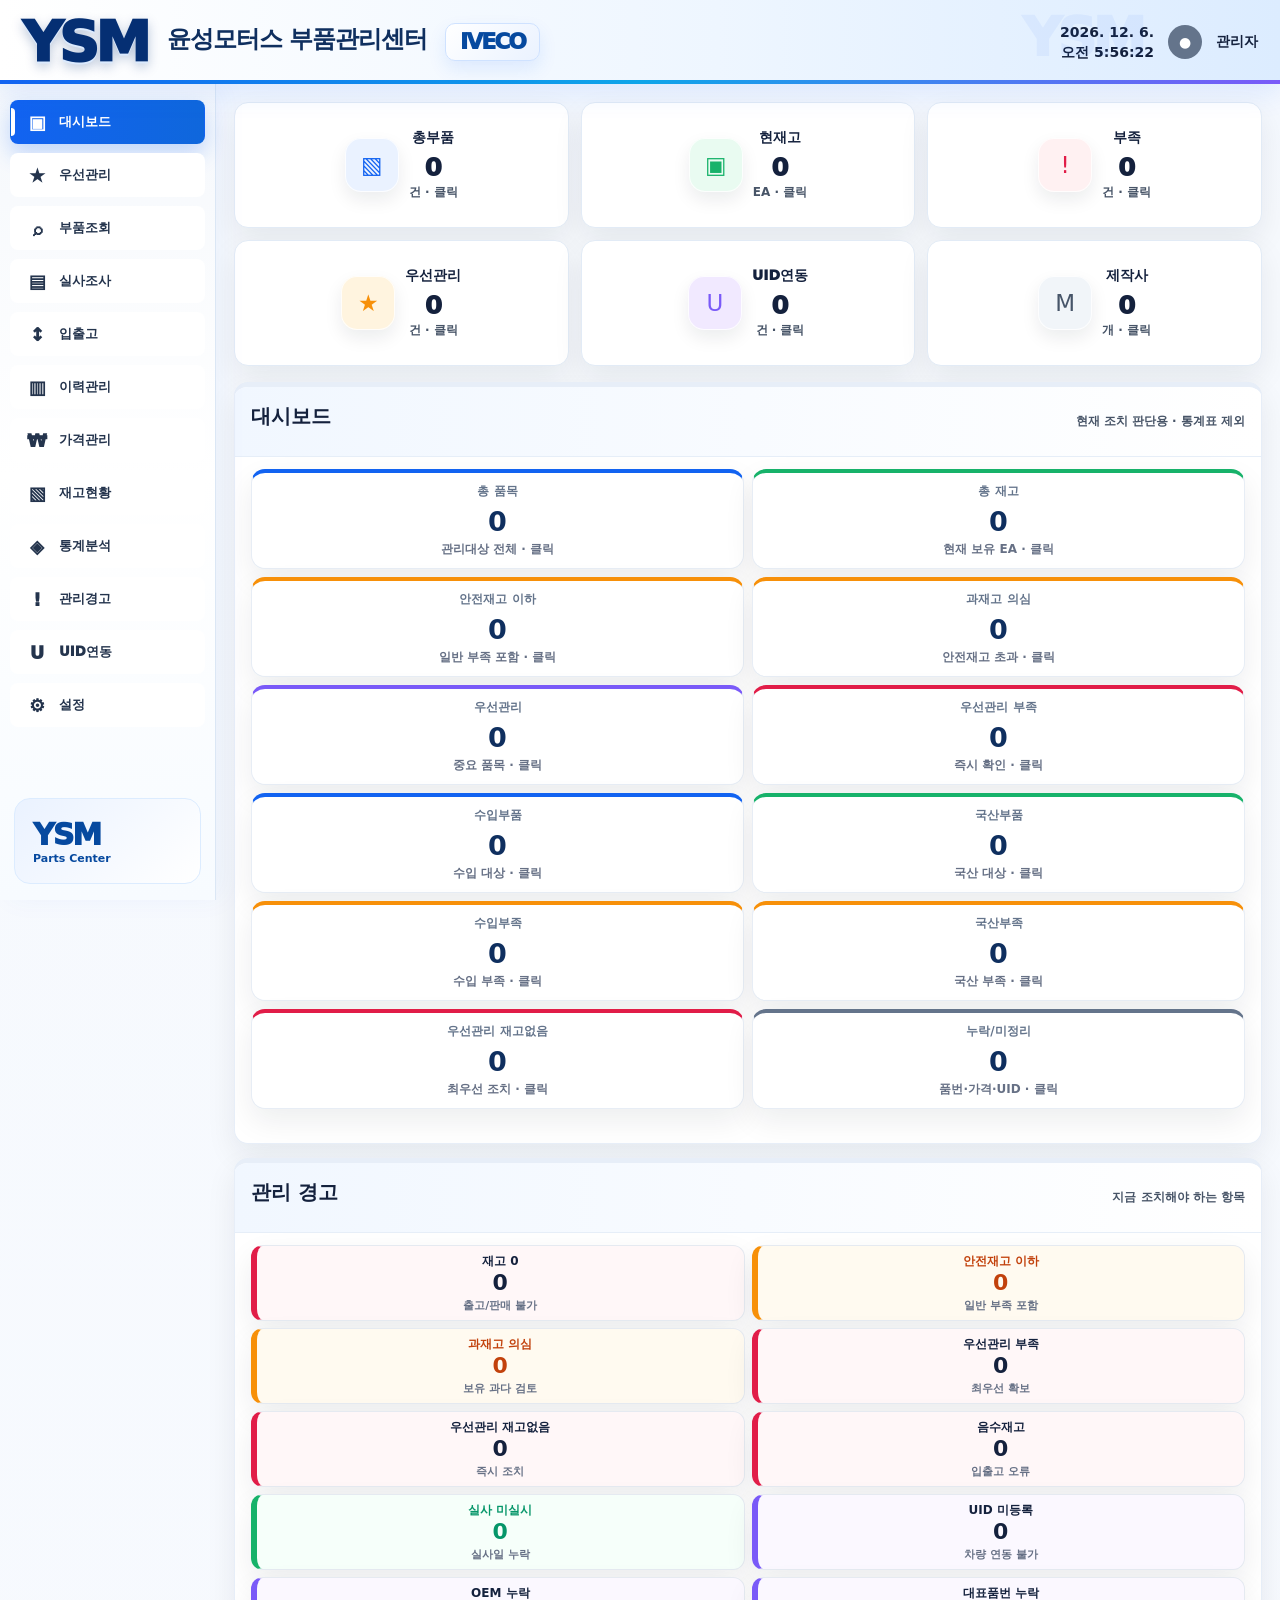
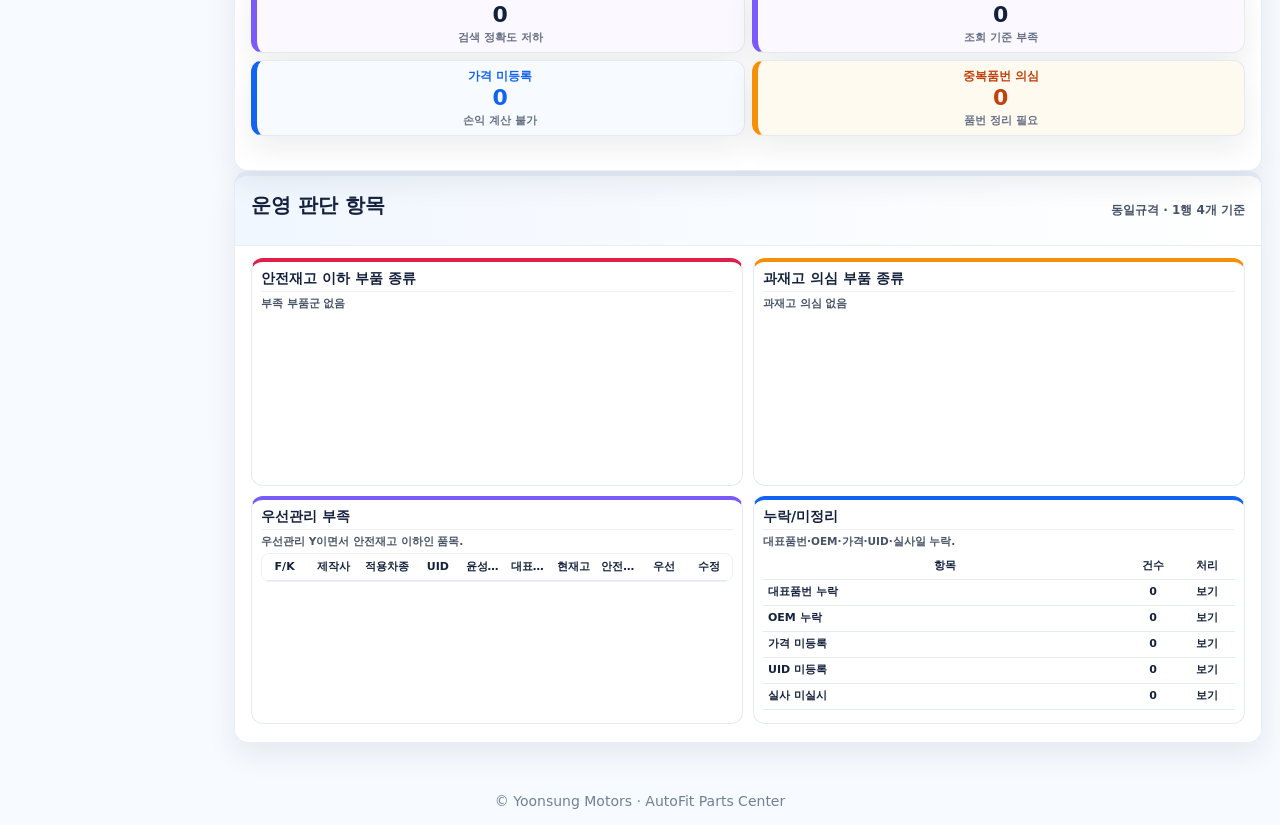
==== commit a114dd1d: "Fix Render parts data mapping" ====
--- a/modules/PARTS/templates/index.html
+++ b/modules/PARTS/templates/index.html
@@ -250,7 +250,11 @@
 async function loadFromServer(){
   if(location.protocol==="file:")return false;
   try{let r=await fetch("/parts/api/load",{cache:"no-store"});let j=await r.json();if(!j.ok)throw new Error(j.error||"load failed");
-    parts=(j.parts||[]).map(normalize);histories=j.histories||[];auditSessions=j.auditSessions||[];setSaveState("서버데이터 로드");return true;
+    parts=(j.parts||j.inventory||[]).map(normalize);
+histories=j.histories||j.history||[];
+auditSessions=j.auditSessions||j.audit||[];
+setSaveState("서버데이터 로드");
+return true;
   }catch(e){console.warn(e);setSaveState("서버로드 실패",true);return false}
 }
 async function postServerApi(path,payload){
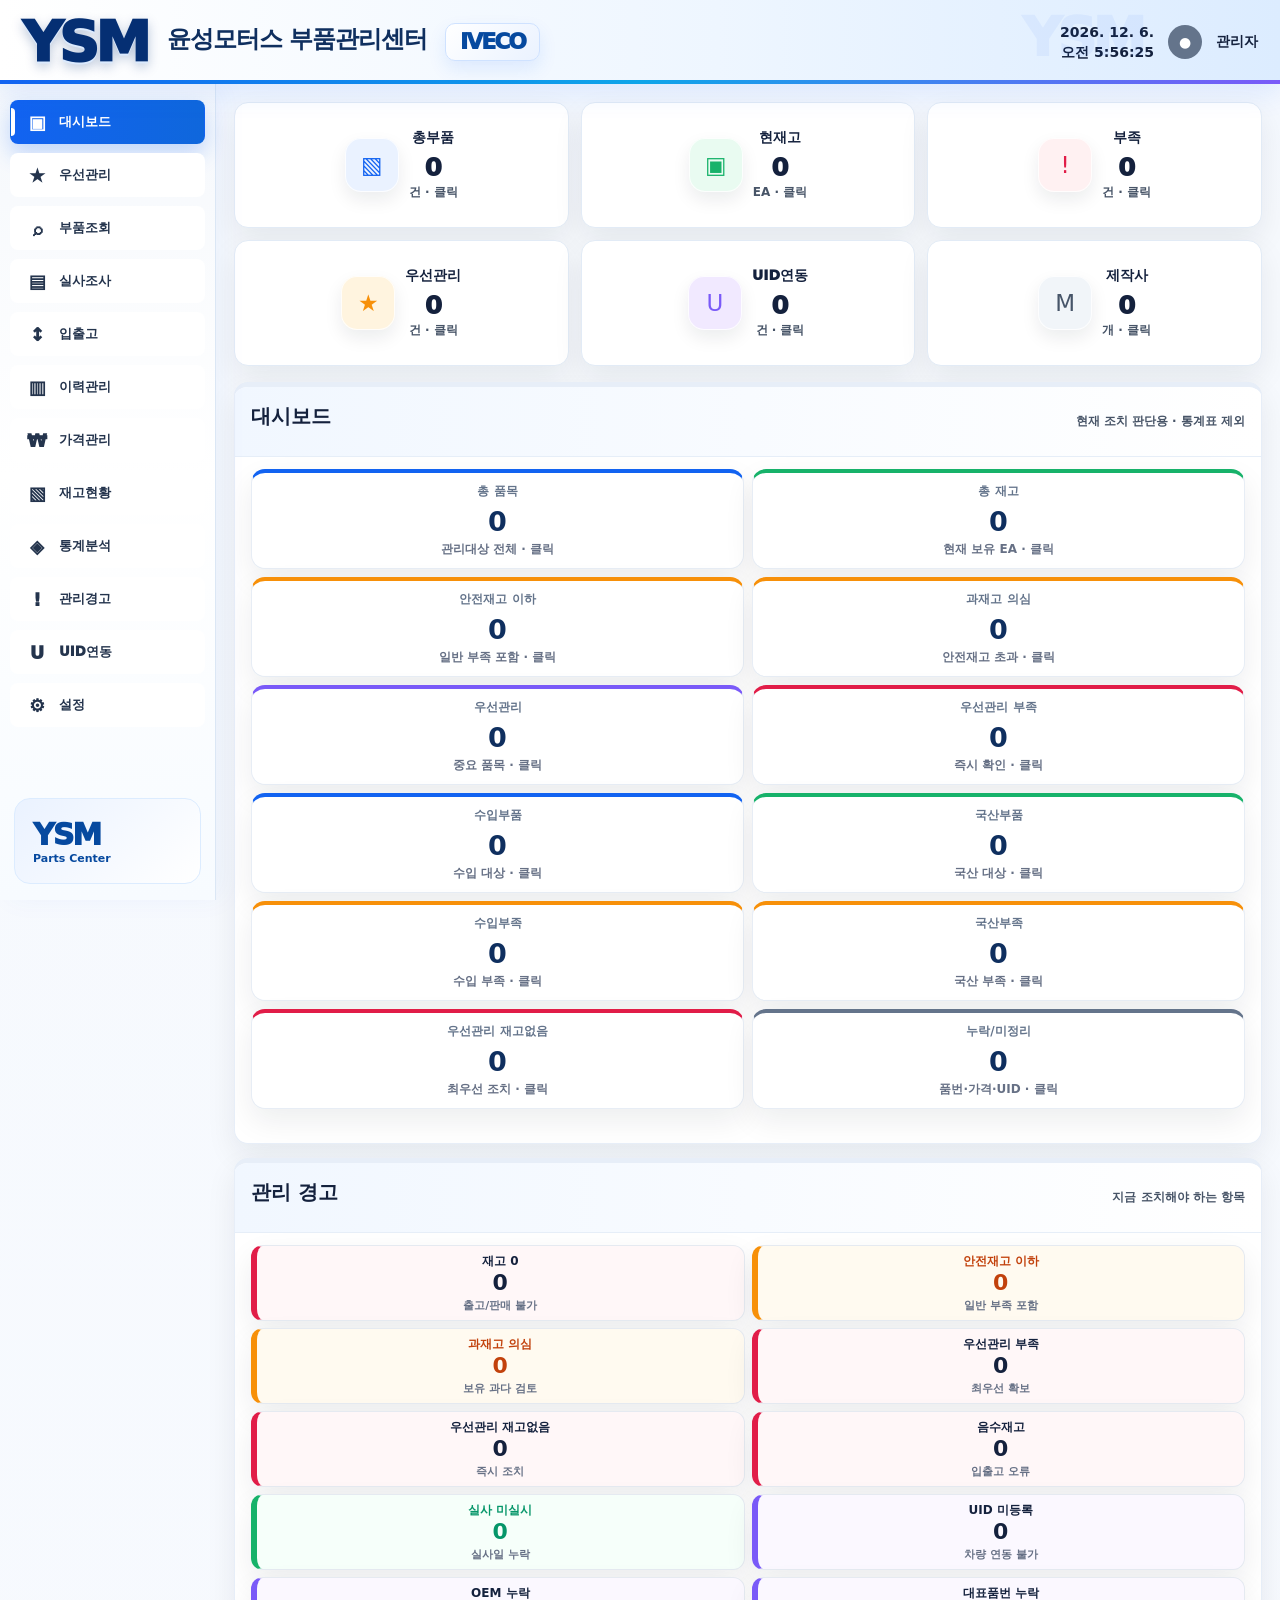
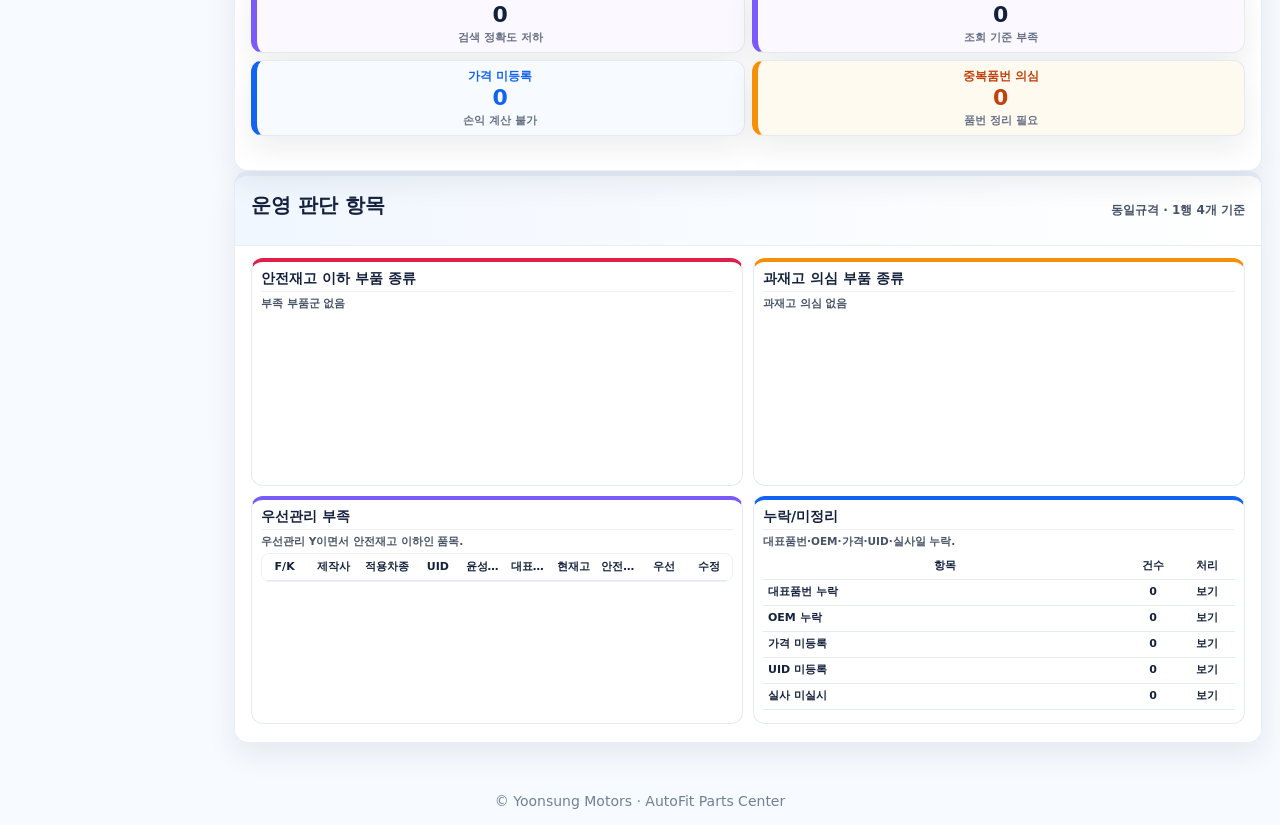
==== commit d5de6960: "fix parts inventory array load error" ====
--- a/modules/PARTS/templates/index.html
+++ b/modules/PARTS/templates/index.html
@@ -222,13 +222,44 @@
 function uidText(p){return norm(p?.["UID목록"])||norm(p?.["UID메모"])||(norm(p?.["UID연동여부"]).toUpperCase()==="Y"?"연동":"미등록")}
 function dashboardBlinkClass(kind,count){return (count>0 && (kind==="priLow"||kind==="priZero"))?" blinkWarn":""}
 function inferGroup(ys){let m=norm(ys).match(/^Y[FK]([A-Z]{2})/);return m?m[1]:""}function rowKey(p){return [p["윤성관리번호"],p["실입고품번"],p["브랜드"],p["대표품번"]].map(norm).join("|")}
+
+function extractArrayPayload(j){
+  if(Array.isArray(j)) return j;
+  if(!j || typeof j !== "object") return [];
+  if(Array.isArray(j.parts)) return j.parts;
+  if(Array.isArray(j.inventory)) return j.inventory;
+  if(Array.isArray(j.items)) return j.items;
+  if(Array.isArray(j.data)) return j.data;
+  if(j.parts && Array.isArray(j.parts.items)) return j.parts.items;
+  if(j.inventory && Array.isArray(j.inventory.items)) return j.inventory.items;
+  if(j.data && Array.isArray(j.data.items)) return j.data.items;
+  if(j.result && Array.isArray(j.result.items)) return j.result.items;
+  console.error("알 수 없는 부품 JSON 구조", j);
+  return [];
+}
+function extractHistoryPayload(j){
+  if(!j || typeof j !== "object") return [];
+  if(Array.isArray(j.histories)) return j.histories;
+  if(Array.isArray(j.history)) return j.history;
+  if(j.histories && Array.isArray(j.histories.items)) return j.histories.items;
+  if(j.history && Array.isArray(j.history.items)) return j.history.items;
+  return [];
+}
+function extractAuditPayload(j){
+  if(!j || typeof j !== "object") return [];
+  if(Array.isArray(j.auditSessions)) return j.auditSessions;
+  if(Array.isArray(j.audit)) return j.audit;
+  if(j.auditSessions && Array.isArray(j.auditSessions.items)) return j.auditSessions.items;
+  if(j.audit && Array.isArray(j.audit.items)) return j.audit.items;
+  return [];
+}
 function normalize(p){let o={};HEADERS.forEach(h=>o[h]=p[h]??"");o["차량구분"]=o["차량구분"]||inferVehicle(o["윤성관리번호"]);o["부품군"]=o["부품군"]||inferGroup(o["윤성관리번호"]);o["현재고"]=num(o["현재고"]);o["안전재고"]=num(o["안전재고"]);o["우선관리"]=o["우선관리"]||"N";o["상태"]=o["상태"]||"정상";o["사용횟수"]=num(o["사용횟수"]);o["UID연동여부"]=o["UID연동여부"]||"N";o["UID적용수"]=num(o["UID적용수"]);if(!o["바코드"])o["바코드"]=rowKey(o).replace(/\|/g,"-");return o}
 function init(){qs("sidenav").innerHTML=MENUS.map((m,i)=>`<button class="sidebtn ${i==0?'active':''}" onclick="go('${m[0]}',this)"><span class="icon">${m[2]}</span>${m[1]}</button>`).join("");setInterval(()=>{let d=new Date();qs("today").textContent=d.toLocaleDateString("ko-KR");qs("time").textContent=d.toLocaleTimeString("ko-KR")},1000);["q","aq","inSearch","outSearch"].forEach(id=>qs(id)?.addEventListener("keydown",e=>{if(e.key==="Enter"){if(id==="q")searchParts();if(id==="aq")searchAudit();if(id==="inSearch")stockMove("IN");if(id==="outSearch")stockMove("OUT")}}));qs("pageSize").addEventListener("change",()=>{page=1;renderTable()});qs("jsonFile").addEventListener("change",readJson);qs("excelFile").addEventListener("change",()=>toast("엑셀 업로드는 EXE 서버 단계에서 연결"));loadSettings();loadData()}
 function loadSettings(){let s=localStorage.getItem("ysm_settings"); if(s) settings=JSON.parse(s)}
 async function loadData(){
   let loaded=await loadFromServer();
   if(!loaded){
-    try{let r=await fetch("/parts/parts_inventory.json",{cache:"no-store"});if(!r.ok)throw 0;let j=await r.json();parts=(Array.isArray(j)?j:j.items||[]).map(normalize);qs("dataLog").textContent="parts_inventory.json 로드 성공: "+parts.length+"건"}
+    try{let r=await fetch("/parts/parts_inventory.json",{cache:"no-store"});if(!r.ok)throw 0;let j=await r.json();parts=extractArrayPayload(j).map(normalize);qs("dataLog").textContent="parts_inventory.json 로드 성공: "+parts.length+"건"}
     catch(e){parts=JSON.parse(localStorage.getItem("ysm_parts")||"[]").map(normalize);qs("dataLog").textContent=parts.length?("브라우저 임시저장 로드: "+parts.length+"건"):"parts_inventory.json 없음. 설정에서 JSON 업로드 필요."}
     histories=JSON.parse(localStorage.getItem("ysm_histories")||"[]");auditSessions=JSON.parse(localStorage.getItem("ysm_audit_sessions")||"[]");
   }else{qs("dataLog").textContent="서버 폴더 데이터 로드: "+parts.length+"건"}
@@ -249,13 +280,22 @@
 }
 async function loadFromServer(){
   if(location.protocol==="file:")return false;
-  try{let r=await fetch("/parts/api/load",{cache:"no-store"});let j=await r.json();if(!j.ok)throw new Error(j.error||"load failed");
-    parts=(j.parts||j.inventory||[]).map(normalize);
-histories=j.histories||j.history||[];
-auditSessions=j.auditSessions||j.audit||[];
-setSaveState("서버데이터 로드");
-return true;
-  }catch(e){console.warn(e);setSaveState("서버로드 실패",true);return false}
+  try{
+    let r=await fetch("/parts/api/load",{cache:"no-store"});
+    let j=await r.json();
+    if(!j.ok)throw new Error(j.error||"load failed");
+
+    parts=extractArrayPayload(j).map(normalize);
+    histories=extractHistoryPayload(j);
+    auditSessions=extractAuditPayload(j);
+
+    setSaveState("서버데이터 로드");
+    return true;
+  }catch(e){
+    console.warn(e);
+    setSaveState("서버로드 실패",true);
+    return false;
+  }
 }
 async function postServerApi(path,payload){
   if(location.protocol==="file:"){setSaveState("로컬파일 실행 중 · 서버 API 사용 불가",true);throw new Error("서버 주소(http://127.0.0.1:8790/parts)로 접속해야 합니다")}
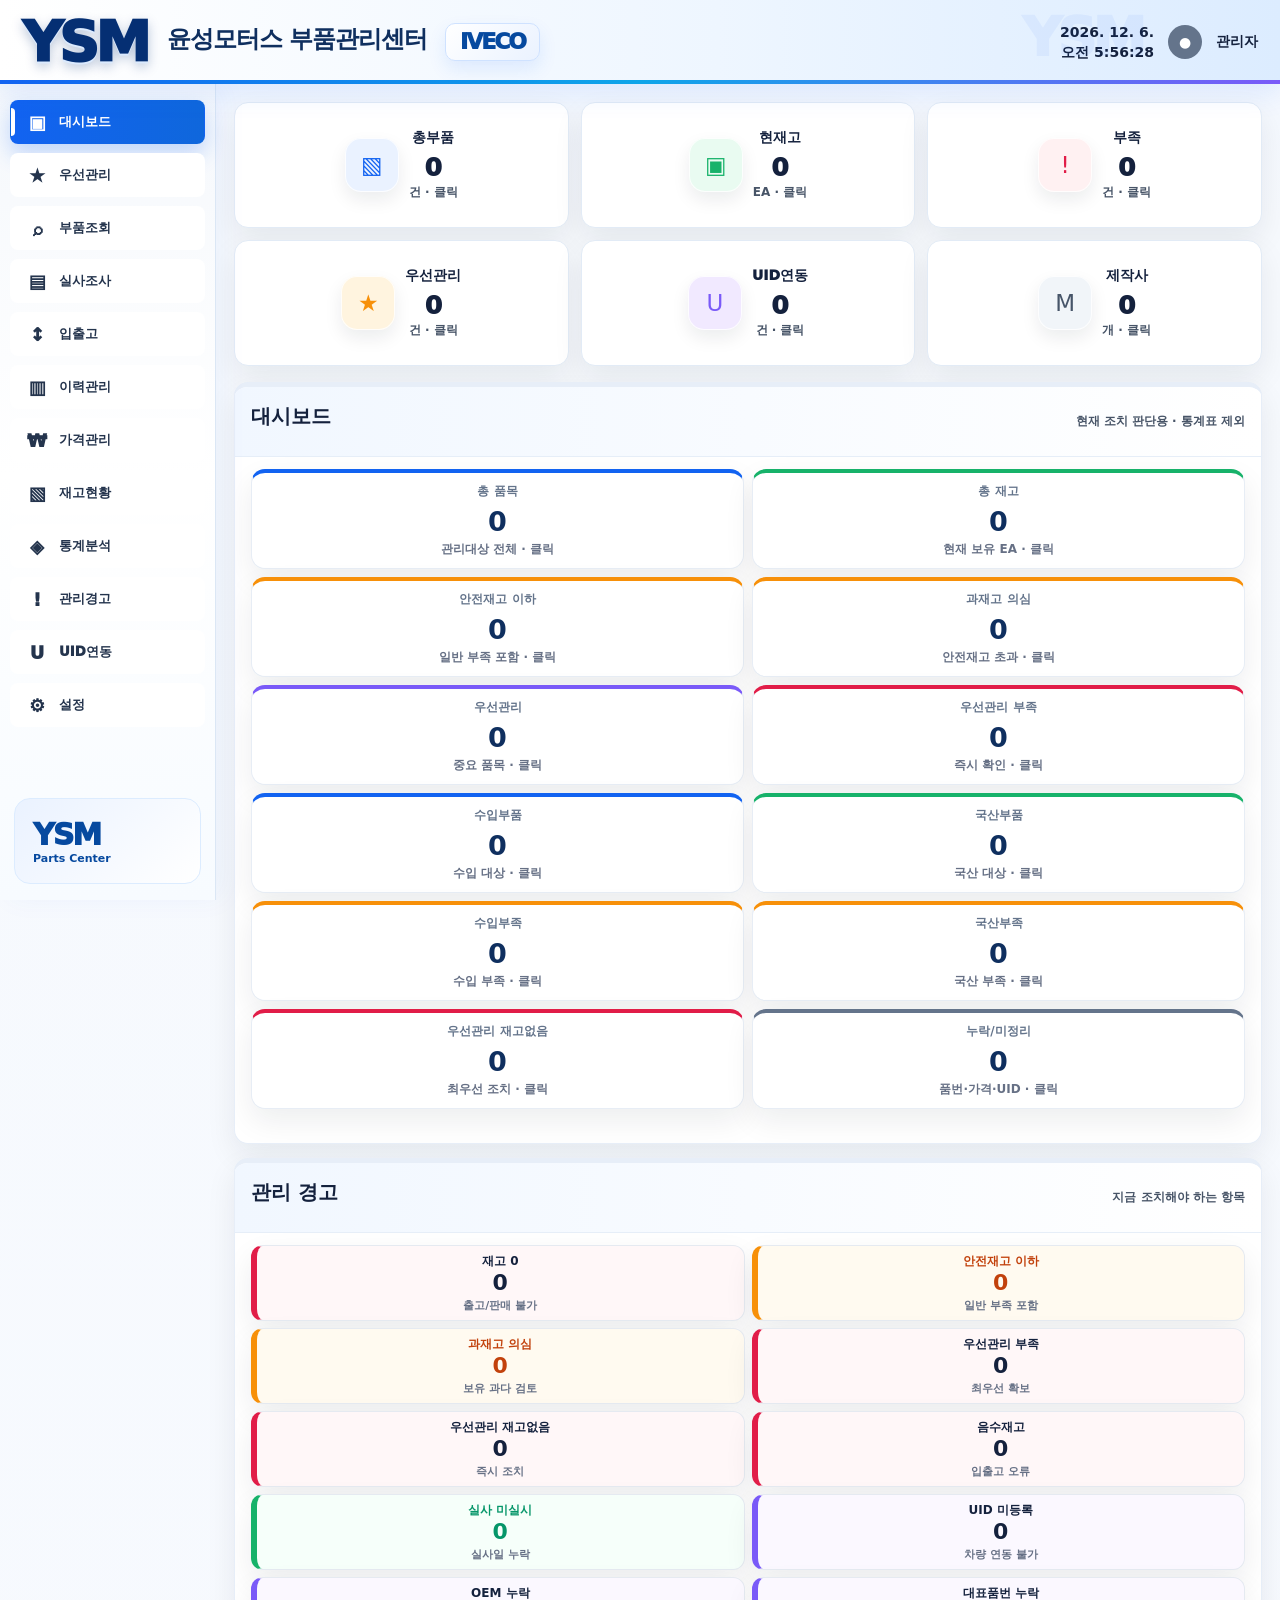
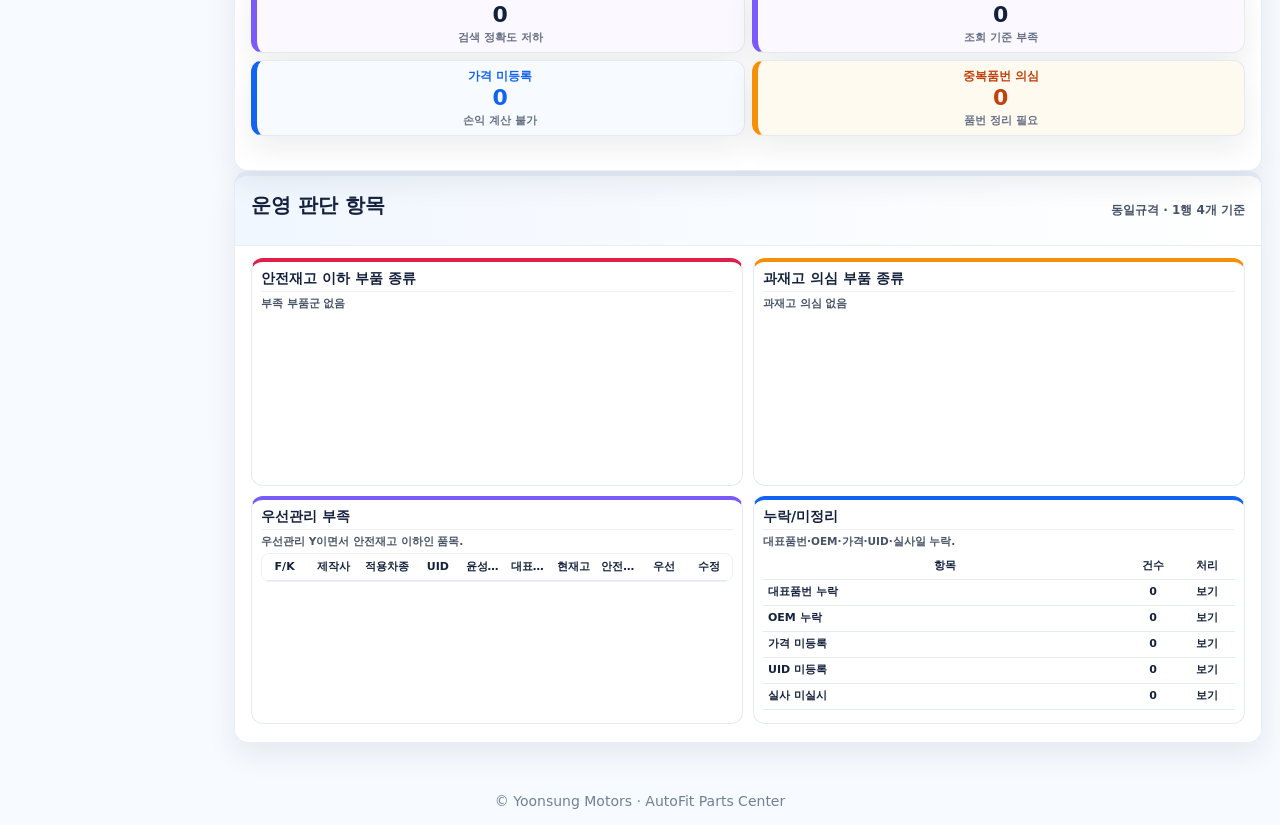
==== commit 1a32a0f4: "fix iveco link path" ====
--- a/modules/PARTS/templates/index.html
+++ b/modules/PARTS/templates/index.html
@@ -170,7 +170,7 @@
 </style>
 </head>
 <body>
-<header class="topbar"><div class="brand"><div class="logo">YSM</div><div><small>윤성모터스 부품관리센터</small><span>Parts Management Center · Platform Module R3</span></div></div><div class="moduleLinks"><a class="moduleLogoBtn" href="/parts/iveco" target="_blank" title="IVECO Parts Module"><span class="ivecoMark">IVECO</span></a></div><div class="userbox"><div class="clock"><div id="today"></div><div id="time"></div></div><div class="avatar">●</div><b>관리자</b></div></header>
+<header class="topbar"><div class="brand"><div class="logo">YSM</div><div><small>윤성모터스 부품관리센터</small><span>Parts Management Center · Platform Module R3</span></div></div><div class="moduleLinks"><a class="moduleLogoBtn" href="/iveco" target="_blank" title="IVECO Parts Module"><span class="ivecoMark">IVECO</span></a></div><div class="userbox"><div class="clock"><div id="today"></div><div id="time"></div></div><div class="avatar">●</div><b>관리자</b></div></header>
 <div class="main"><aside class="sidebar"><div id="sidenav"></div><div class="sidelogo"><b>YSM</b><p>Parts Center</p></div></aside><main class="content">
 <section id="dashboard" class="view active"><div class="stats" id="stats"></div><div class="dashTopLayout"><div class="panel dashboard dashMainPanel"><div class="anaHead"><h2>대시보드</h2><b class="unit">현재 조치 판단용 · 통계표 제외</b></div><div class="kpiGrid" id="dashKpi"></div></div><div class="panel stockP dashWarnPanel"><div class="anaHead"><h2>관리 경고</h2><b class="unit">지금 조치해야 하는 항목</b></div><div id="warnSummary"></div></div></div><div class="panel dashboard"><div class="anaHead"><h2>운영 판단 항목</h2><b class="unit">동일규격 · 1행 4개 기준</b></div><div class="dashGrid" id="dashSummary"></div></div></section>
 <section id="priority" class="view"><div class="panel stockP"><div class="anaHead"><h2>우선관리</h2><b class="unit">중요부품 · 부족/재고없음 우선 확인</b></div><div class="kpiGrid" id="priorityKpi"></div><div class="toolbar priorityToolbar"><select id="priStatus" class="select" onchange="renderPriority()"><option value="all">전체부품</option><option value="priority">우선관리</option><option value="normal">일반</option><option value="low">부족</option><option value="zero">재고없음</option><option value="ok">정상</option><option value="suggest">추천</option></select><select id="priVehicle" class="select" onchange="renderPriority()"><option value="">F/K 전체</option><option value="F">F 수입</option><option value="K">K 국산</option></select><div class="search"><input id="priQ" placeholder="제작사 / 적용차종 / UID / 관리번호 / 품번 검색" oninput="renderPriority()"></div><button class="btn" onclick="resetPriority()">초기화</button></div><div class="tablewrap priorityWrap"><table class="mini priorityTable" id="priorityTable"></table></div></div></section>
